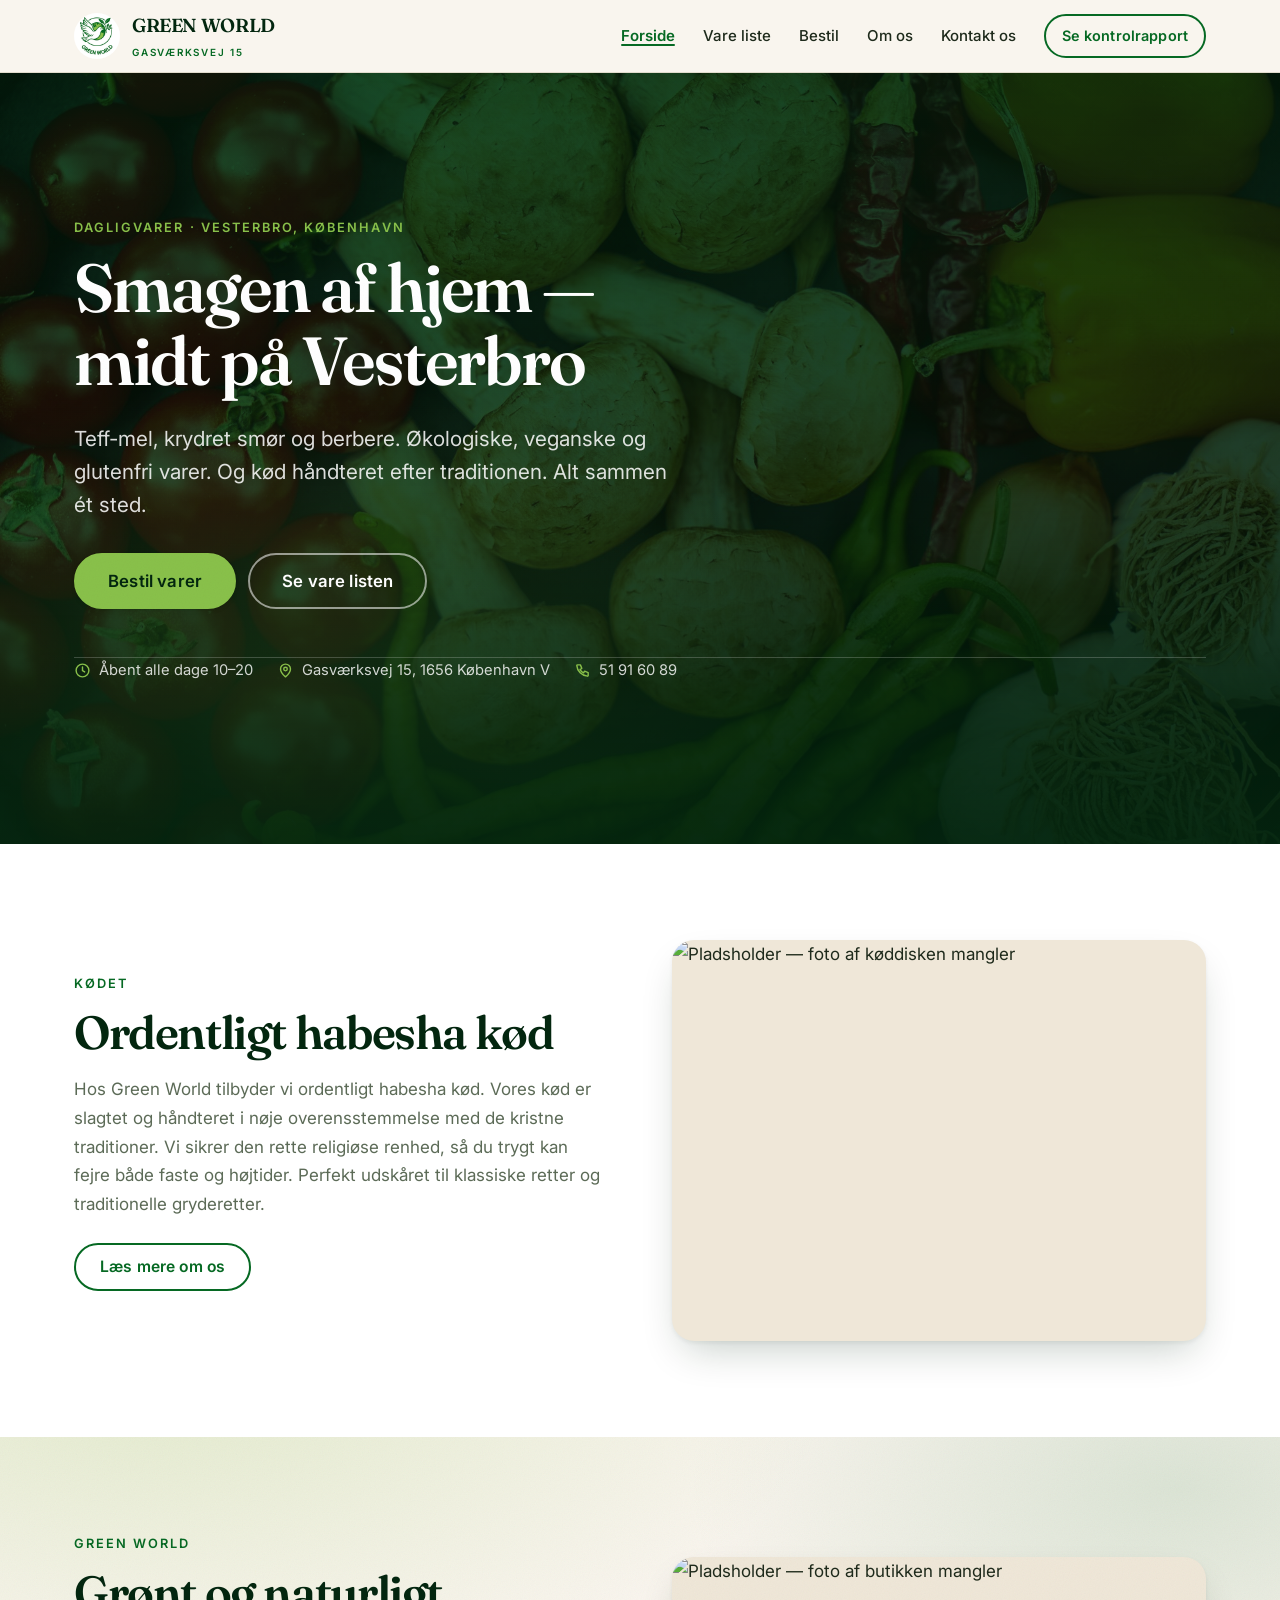
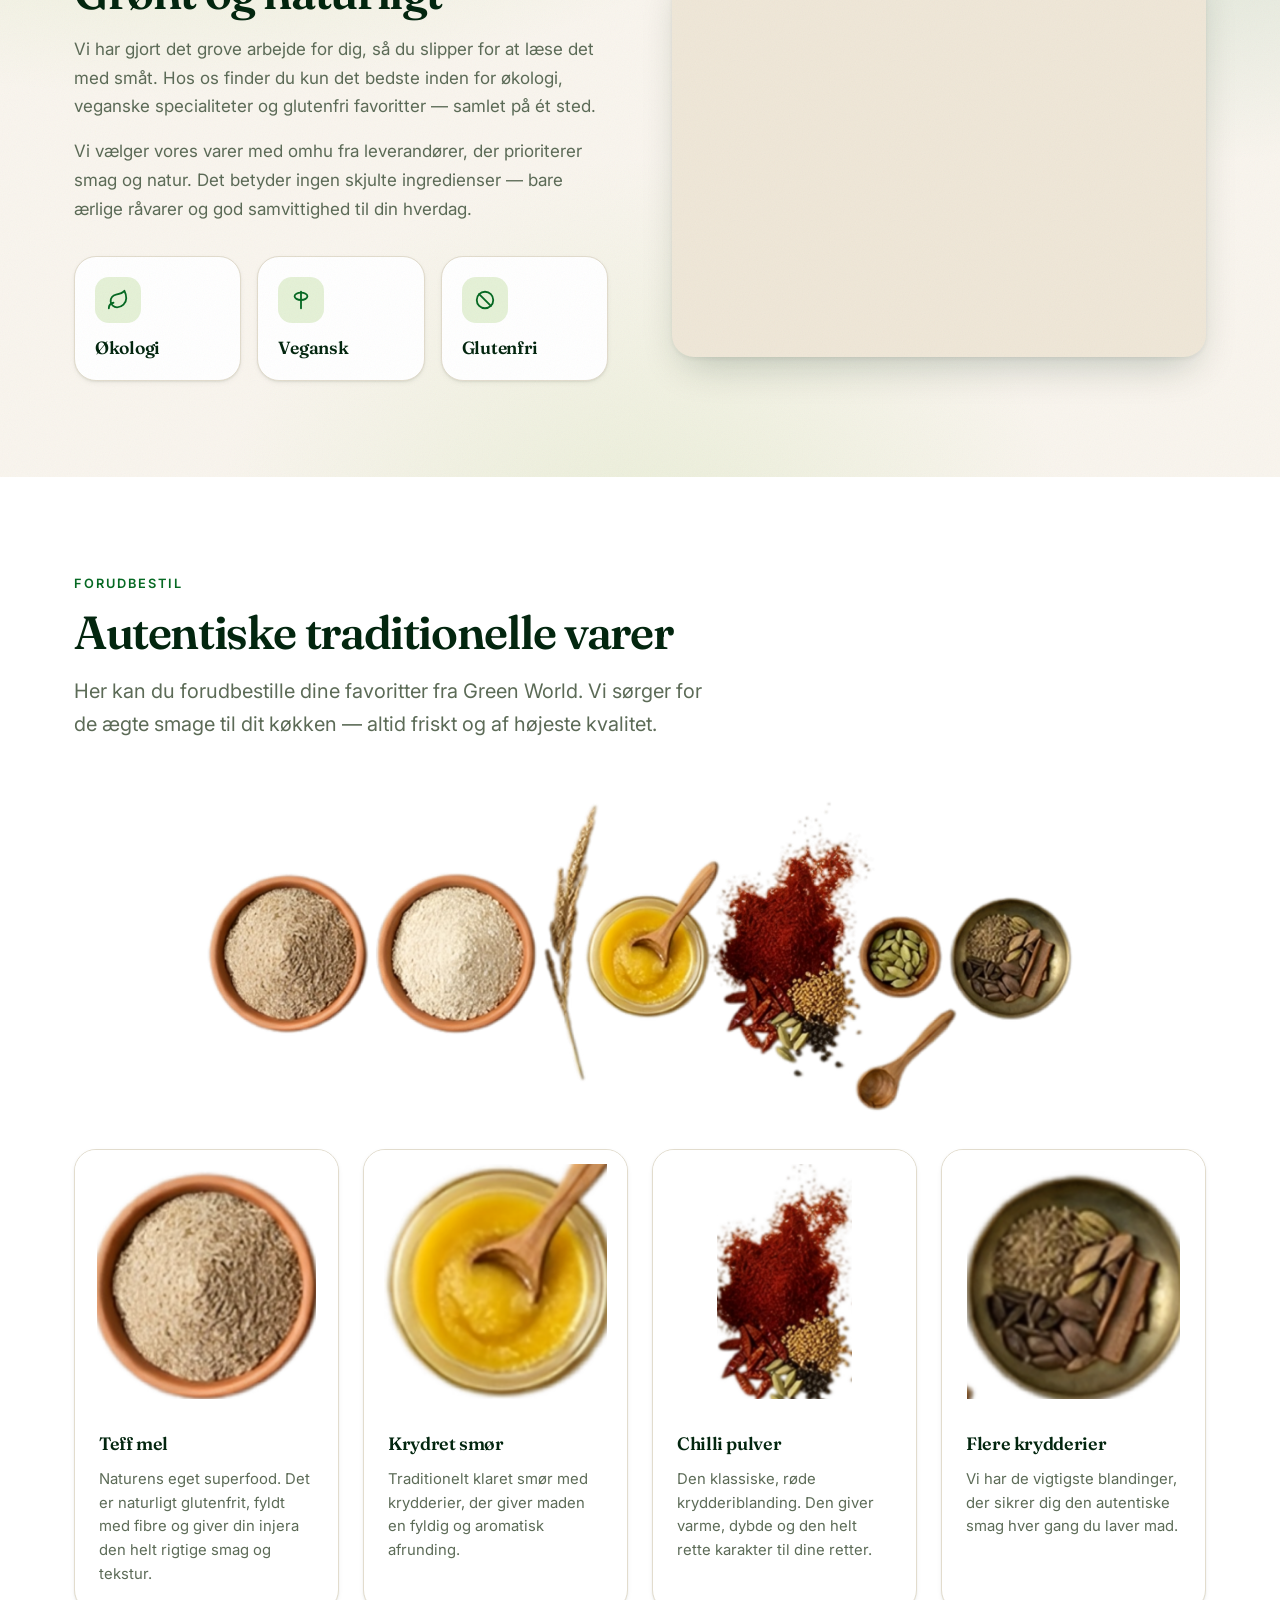
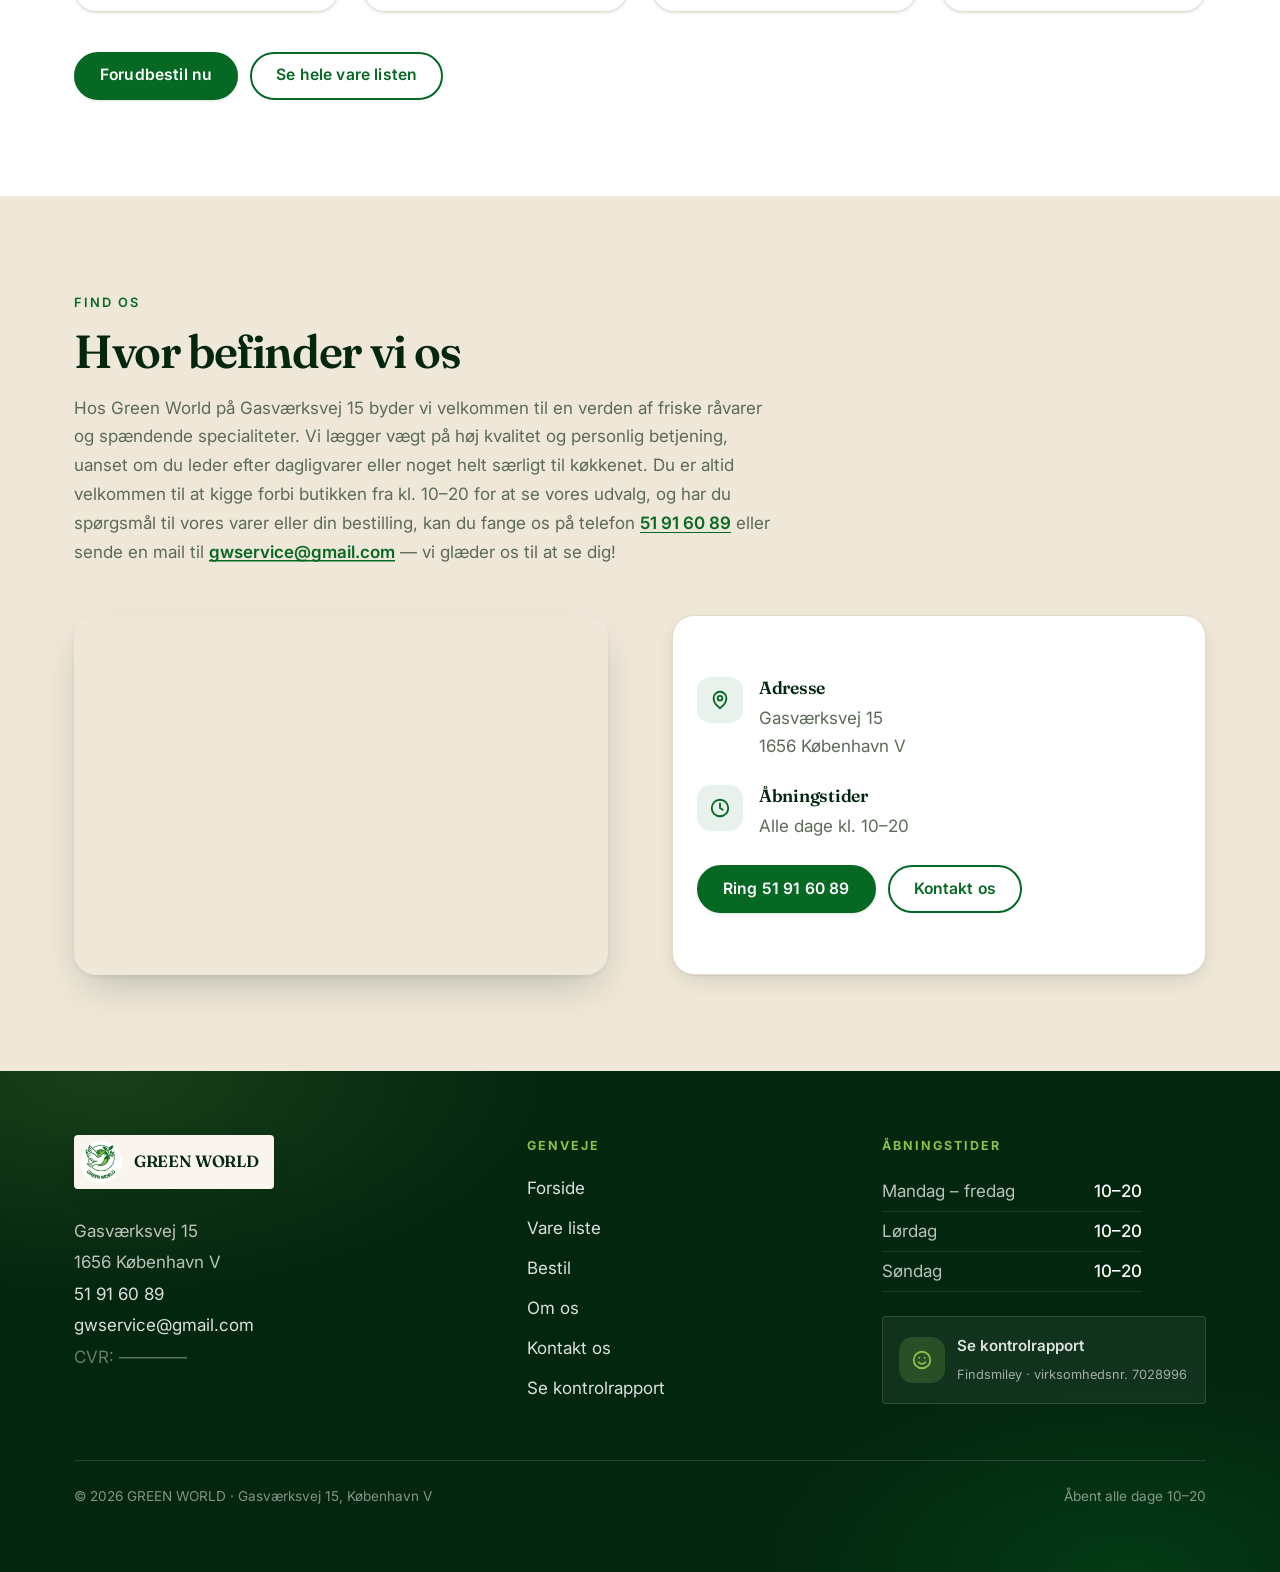
==== index.html @ 5553dc92 "first functional demo created basic skeleton" ====
<!doctype html>
<html lang="da">
<head>
<meta charset="utf-8">
<meta name="viewport" content="width=device-width, initial-scale=1, viewport-fit=cover">
<title>GREEN WORLD — Habesha dagligvarer på Vesterbro, København</title>
<meta name="description" content="Habesha dagligvarebutik på Gasværksvej 15 i København. Teff-mel, krydret smør, berbere og kød håndteret efter traditionen. Åbent alle dage 10–20.">
<meta property="og:title" content="GREEN WORLD — Habesha dagligvarer på Vesterbro">
<meta property="og:description" content="Teff-mel, krydret smør, berbere og traditionelt håndteret kød. Gasværksvej 15, København V.">
<meta property="og:type" content="website">
<meta property="og:locale" content="da_DK">
<link rel="icon" href="assets/img/logo.jpg">
<link rel="preconnect" href="https://fonts.googleapis.com">
<link rel="preconnect" href="https://fonts.gstatic.com" crossorigin>
<link href="https://fonts.googleapis.com/css2?family=Fraunces:opsz,wght@9..144,500;9..144,600;9..144,700&family=Inter:wght@400;500;600;700&display=swap" rel="stylesheet">
<script src="https://cdn.tailwindcss.com"></script>
<script>tailwind.config={theme:{extend:{colors:{forest:'#066923',leaf:'#89c14a',deep:'#03260f',cream:'#f9f5ee',sand:'#efe7d8',ink:'#1e2a1b'},fontFamily:{display:['Fraunces','Georgia','serif'],sans:['Inter','system-ui','sans-serif']}}}}</script>
<link rel="stylesheet" href="assets/site.css">
</head>
<body>

<a class="gw-skip" href="#main">Spring til indhold</a>

<!-- ============================ HEADER ============================ -->
<header class="gw-header">
  <div class="gw-wrap gw-header__in">
    <a class="gw-logo" href="index.html" aria-label="GREEN WORLD — forside">
      <img src="assets/img/logo.jpg" alt="" width="46" height="46">
      <span>
        <span class="gw-logo__txt">GREEN WORLD</span>
        <span class="gw-logo__sub">Gasværksvej 15</span>
      </span>
    </a>

    <nav class="gw-nav" aria-label="Hovedmenu">
      <a class="gw-navlink" href="index.html" aria-current="page">Forside</a>
      <a class="gw-navlink" href="vare-liste.html">Vare liste</a>
      <a class="gw-navlink" href="bestil.html">Bestil</a>
      <a class="gw-navlink" href="om-os.html">Om os</a>
      <a class="gw-navlink" href="kontakt.html">Kontakt os</a>
      <a class="gw-btn gw-btn--ghost" style="margin-left:12px" href="kontrol-rapport.html">Se kontrolrapport</a>
    </nav>

    <button class="gw-burger" type="button" data-menu-toggle aria-expanded="false" aria-controls="gw-sheet">
      <span></span>
      <span class="gw-sr">Åbn menu</span>
    </button>
  </div>
</header>

<main id="main">

  <!-- ============================ HERO ============================ -->
  <section class="gw-hero gw-grain">
    <div class="gw-hero__media">
      <img src="assets/img/hero-shop.jpg" srcset="assets/img/hero-shop-1000.jpg 1000w, assets/img/hero-shop.jpg 2000w" sizes="100vw" alt="Friske grøntsager, svampe, chili og hvidløg fra butikken" width="2000" height="1334" fetchpriority="high">
    </div>
    <div class="gw-hero__tint"></div>
    <div class="gw-hero__scrim"></div>

    <div class="gw-wrap gw-hero__in">
      <p class="gw-eyebrow gw-hero__eyebrow">Dagligvarer · Vesterbro, København</p>
      <h1 class="gw-h1">Smagen af hjem —<br>midt på Vesterbro</h1>
      <p class="gw-hero__lead">
        Teff-mel, krydret smør og berbere. Økologiske, veganske og glutenfri varer.
        Og kød håndteret efter traditionen. Alt sammen ét sted.
      </p>

      <div class="gw-hero__cta">
        <a class="gw-btn gw-btn--leaf gw-btn--lg" href="bestil.html">Bestil varer</a>
        <a class="gw-btn gw-btn--onDark gw-btn--lg" href="vare-liste.html">Se vare listen</a>
      </div>

      <ul class="gw-hero__facts" style="list-style:none;padding:0">
        <li class="gw-hero__fact">
          <svg width="17" height="17" viewBox="0 0 24 24" fill="none" stroke="currentColor" stroke-width="2" stroke-linecap="round" aria-hidden="true"><circle cx="12" cy="12" r="9"/><path d="M12 7v5l3 2"/></svg>
          Åbent alle dage 10–20
        </li>
        <li class="gw-hero__fact">
          <svg width="17" height="17" viewBox="0 0 24 24" fill="none" stroke="currentColor" stroke-width="2" stroke-linecap="round" stroke-linejoin="round" aria-hidden="true"><path d="M12 21s7-5.5 7-11a7 7 0 1 0-14 0c0 5.5 7 11 7 11Z"/><circle cx="12" cy="10" r="2.5"/></svg>
          Gasværksvej 15, 1656 København V
        </li>
        <li class="gw-hero__fact">
          <svg width="17" height="17" viewBox="0 0 24 24" fill="none" stroke="currentColor" stroke-width="2" stroke-linecap="round" stroke-linejoin="round" aria-hidden="true"><path d="M5 4h4l2 5-2.5 1.5a11 11 0 0 0 5 5L15 13l5 2v4a1 1 0 0 1-1.1 1A16 16 0 0 1 4 5.1 1 1 0 0 1 5 4Z"/></svg>
          51 91 60 89
        </li>
      </ul>
    </div>
  </section>

  <!-- ============================ HABESHA KØD ============================ -->
  <section class="gw-section gw-surface-white">
    <div class="gw-wrap gw-split">
      <div>
        <p class="gw-eyebrow">Kødet</p>
        <h2 class="gw-h2">Ordentligt habesha&nbsp;kød</h2>
        <p class="gw-body">
          Hos Green World tilbyder vi ordentligt habesha kød. Vores kød er slagtet og
          håndteret i nøje overensstemmelse med de kristne traditioner. Vi sikrer den
          rette religiøse renhed, så du trygt kan fejre både faste og højtider.
          Perfekt udskåret til klassiske retter og traditionelle gryderetter.
        </p>
        <p style="margin-top:24px">
          <a class="gw-btn gw-btn--ghost" href="om-os.html">Læs mere om os</a>
        </p>
      </div>
      <!-- PLACEHOLDER — mangler rigtigt foto af køddisken.
           Det gamle sites billede viste svinekød og kan ikke bruges. -->
      <div class="gw-media gw-media--tall">
        <img src="https://placehold.co/900x700/03260f/89c14a?text=Foto+af+k%C3%B8ddisken" alt="Pladsholder — foto af køddisken mangler" width="900" height="700" loading="lazy">
      </div>
    </div>
  </section>

  <!-- ============================ OM OS ============================ -->
  <section class="gw-section gw-surface-glow gw-grain">
    <div class="gw-wrap gw-split">
      <!-- PLACEHOLDER — mangler foto af butikken indefra -->
      <div class="gw-media gw-media--tall" style="order:2">
        <img src="https://placehold.co/900x700/efe7d8/5c6b57?text=Foto+af+butikken" alt="Pladsholder — foto af butikken mangler" width="900" height="700" loading="lazy">
      </div>
      <div style="order:1">
        <p class="gw-eyebrow">Green World</p>
        <h2 class="gw-h2">Grønt og naturligt</h2>
        <p class="gw-body">
          Vi har gjort det grove arbejde for dig, så du slipper for at læse det med småt.
          Hos os finder du kun det bedste inden for økologi, veganske specialiteter og
          glutenfri favoritter — samlet på ét sted.
        </p>
        <p class="gw-body">
          Vi vælger vores varer med omhu fra leverandører, der prioriterer smag og natur.
          Det betyder ingen skjulte ingredienser — bare ærlige råvarer og god samvittighed
          til din hverdag.
        </p>

        <div class="gw-grid gw-g-sm3" style="margin-top:32px;gap:16px">
          <div class="gw-card" style="padding:20px">
            <span class="gw-icon gw-icon--leaf" aria-hidden="true">
              <svg width="22" height="22" viewBox="0 0 24 24" fill="none" stroke="currentColor" stroke-width="2" stroke-linecap="round" stroke-linejoin="round"><path d="M11 20A7 7 0 0 1 9.8 6.1C15.5 5 17 4.48 19 2c1 2 2 4.18 2 8 0 5.5-4.78 10-10 10Z"/><path d="M2 21c0-3 1.85-5.36 5.08-6"/></svg>
            </span>
            <h3 class="gw-h4" style="margin-top:14px">Økologi</h3>
          </div>
          <div class="gw-card" style="padding:20px">
            <span class="gw-icon gw-icon--leaf" aria-hidden="true">
              <svg width="22" height="22" viewBox="0 0 24 24" fill="none" stroke="currentColor" stroke-width="2" stroke-linecap="round" stroke-linejoin="round"><path d="M12 3v18"/><path d="M5 8c0-2 3-4 7-4s7 2 7 4-3 4-7 4-7-2-7-4Z"/></svg>
            </span>
            <h3 class="gw-h4" style="margin-top:14px">Vegansk</h3>
          </div>
          <div class="gw-card" style="padding:20px">
            <span class="gw-icon gw-icon--leaf" aria-hidden="true">
              <svg width="22" height="22" viewBox="0 0 24 24" fill="none" stroke="currentColor" stroke-width="2" stroke-linecap="round" stroke-linejoin="round"><circle cx="12" cy="12" r="9"/><path d="M5.6 5.6l12.8 12.8"/></svg>
            </span>
            <h3 class="gw-h4" style="margin-top:14px">Glutenfri</h3>
          </div>
        </div>
      </div>
    </div>
  </section>

  <!-- ============================ TRADITIONELLE VARER ============================ -->
  <section class="gw-section gw-surface-white">
    <div class="gw-wrap">
      <div style="max-width:640px">
        <p class="gw-eyebrow">Forudbestil</p>
        <h2 class="gw-h2">Autentiske traditionelle varer</h2>
        <p class="gw-lead">
          Her kan du forudbestille dine favoritter fra Green World. Vi sørger for de ægte
          smage til dit køkken — altid friskt og af højeste kvalitet.
        </p>
      </div>

      <img src="assets/img/traditionelle-varer.png" alt="Teff-mel, hvedemel, krydret smør, berbere, kardemomme og hele krydderier" width="1102" height="413" loading="lazy" style="margin:40px auto 8px;width:100%;max-width:920px">

      <div class="gw-grid gw-g2 gw-g-lg4" style="margin-top:24px">
        <article class="gw-prod">
          <div class="gw-prod__media"><img src="assets/img/p-teff-mel.png" alt="Skål med teff-mel" width="182" height="196" loading="lazy"></div>
          <div class="gw-prod__body">
            <h3 class="gw-prod__name">Teff mel</h3>
            <p class="gw-prod__desc">Naturens eget superfood. Det er naturligt glutenfrit, fyldt med fibre og giver din injera den helt rigtige smag og tekstur.</p>
          </div>
        </article>

        <article class="gw-prod">
          <div class="gw-prod__media"><img src="assets/img/p-krydret-smoer.png" alt="Skål med krydret, klaret smør og en træske" width="142" height="150" loading="lazy"></div>
          <div class="gw-prod__body">
            <h3 class="gw-prod__name">Krydret smør</h3>
            <p class="gw-prod__desc">Traditionelt klaret smør med krydderier, der giver maden en fyldig og aromatisk afrunding.</p>
          </div>
        </article>

        <article class="gw-prod">
          <div class="gw-prod__media"><img src="assets/img/p-chilli-pulver.png" alt="Bunke af rødt chilipulver med tørrede chili og krydderier" width="162" height="280" loading="lazy"></div>
          <div class="gw-prod__body">
            <h3 class="gw-prod__name">Chilli pulver</h3>
            <p class="gw-prod__desc">Den klassiske, røde krydderiblanding. Den giver varme, dybde og den helt rette karakter til dine retter.</p>
          </div>
        </article>

        <article class="gw-prod">
          <div class="gw-prod__media"><img src="assets/img/p-krydderier.png" alt="Messingfad med kanel, kardemomme og hele krydderier" width="136" height="150" loading="lazy"></div>
          <div class="gw-prod__body">
            <h3 class="gw-prod__name">Flere krydderier</h3>
            <p class="gw-prod__desc">Vi har de vigtigste blandinger, der sikrer dig den autentiske smag hver gang du laver mad.</p>
          </div>
        </article>
      </div>

      <div style="display:flex;flex-wrap:wrap;gap:12px;margin-top:40px">
        <a class="gw-btn" href="bestil.html">Forudbestil nu</a>
        <a class="gw-btn gw-btn--ghost" href="vare-liste.html">Se hele vare listen</a>
      </div>
    </div>
  </section>

  <!-- ============================ HVOR BEFINDER VI OS ============================ -->
  <section class="gw-section gw-surface-sand" id="find-os">
    <div class="gw-wrap">
      <div style="max-width:700px">
        <p class="gw-eyebrow">Find os</p>
        <h2 class="gw-h2">Hvor befinder vi os</h2>
        <p class="gw-body">
          Hos Green World på Gasværksvej 15 byder vi velkommen til en verden af friske
          råvarer og spændende specialiteter. Vi lægger vægt på høj kvalitet og personlig
          betjening, uanset om du leder efter dagligvarer eller noget helt særligt til
          køkkenet. Du er altid velkommen til at kigge forbi butikken fra kl. 10–20 for at
          se vores udvalg, og har du spørgsmål til vores varer eller din bestilling, kan du
          fange os på telefon <a class="gw-link" href="tel:+4551916089">51 91 60 89</a> eller
          sende en mail til <a class="gw-link" href="mailto:gwservice@gmail.com">gwservice@gmail.com</a>
          — vi glæder os til at se dig!
        </p>
      </div>

      <div class="gw-split" style="margin-top:48px;align-items:stretch">
        <div class="gw-media gw-media--map">
          <iframe title="Kort over Gasværksvej 15, København V" src="https://www.google.com/maps?q=Gasv%C3%A6rksvej%2015,%201656%20K%C3%B8benhavn%20V&output=embed" style="width:100%;height:100%;border:0;display:block" loading="lazy" referrerpolicy="no-referrer-when-downgrade"></iframe>
        </div>

        <div class="gw-card gw-card--float" style="display:flex;flex-direction:column;justify-content:center;gap:24px">
          <div style="display:flex;gap:16px;align-items:flex-start">
            <span class="gw-icon" aria-hidden="true"><svg width="22" height="22" viewBox="0 0 24 24" fill="none" stroke="currentColor" stroke-width="2" stroke-linecap="round" stroke-linejoin="round"><path d="M12 21s7-5.5 7-11a7 7 0 1 0-14 0c0 5.5 7 11 7 11Z"/><circle cx="12" cy="10" r="2.5"/></svg></span>
            <div>
              <h3 class="gw-h4">Adresse</h3>
              <p class="gw-body" style="margin-top:4px">Gasværksvej 15<br>1656 København V</p>
            </div>
          </div>

          <div style="display:flex;gap:16px;align-items:flex-start">
            <span class="gw-icon" aria-hidden="true"><svg width="22" height="22" viewBox="0 0 24 24" fill="none" stroke="currentColor" stroke-width="2" stroke-linecap="round"><circle cx="12" cy="12" r="9"/><path d="M12 7v5l3 2"/></svg></span>
            <div>
              <h3 class="gw-h4">Åbningstider</h3>
              <p class="gw-body" style="margin-top:4px">Alle dage kl. 10–20</p>
            </div>
          </div>

          <div style="display:flex;flex-wrap:wrap;gap:12px">
            <a class="gw-btn" href="tel:+4551916089">Ring 51 91 60 89</a>
            <a class="gw-btn gw-btn--ghost" href="kontakt.html">Kontakt os</a>
          </div>
        </div>
      </div>
    </div>
  </section>

</main>

<!-- ============================ FOOTER ============================ -->
<footer class="gw-footer">
  <div class="gw-wrap gw-footer__in">
    <div class="gw-footer__grid">

      <div>
        <a class="gw-footer__logo" href="index.html">
          <img src="assets/img/logo.jpg" alt="" width="42" height="42">
          <b>GREEN WORLD</b>
        </a>
        <address>
          Gasværksvej 15<br>
          1656 København V<br>
          <a href="tel:+4551916089">51 91 60 89</a><br>
          <a href="mailto:gwservice@gmail.com">gwservice@gmail.com</a><br>
          <!-- TODO: CVR-nummer mangler -->
          <span style="color:rgba(255,255,255,.4)">CVR: ————</span>
        </address>
      </div>

      <div>
        <h3>Genveje</h3>
        <ul>
          <li><a href="index.html">Forside</a></li>
          <li><a href="vare-liste.html">Vare liste</a></li>
          <li><a href="bestil.html">Bestil</a></li>
          <li><a href="om-os.html">Om os</a></li>
          <li><a href="kontakt.html">Kontakt os</a></li>
          <li><a href="kontrol-rapport.html">Se kontrolrapport</a></li>
        </ul>
      </div>

      <div>
        <h3>Åbningstider</h3>
        <div class="gw-footer__hours"><span>Mandag – fredag</span><b>10–20</b></div>
        <div class="gw-footer__hours"><span>Lørdag</span><b>10–20</b></div>
        <div class="gw-footer__hours"><span>Søndag</span><b>10–20</b></div>

        <a class="gw-smiley" style="margin-top:24px" href="https://www.findsmiley.dk/7028996" target="_blank" rel="noopener">
          <span class="gw-icon gw-icon--leaf" aria-hidden="true" style="background:rgba(137,193,74,.2);color:#89c14a">
            <svg width="22" height="22" viewBox="0 0 24 24" fill="none" stroke="currentColor" stroke-width="2" stroke-linecap="round"><circle cx="12" cy="12" r="9"/><path d="M8.5 14.5a4.5 4.5 0 0 0 7 0"/><path d="M9 9.5h.01M15 9.5h.01"/></svg>
          </span>
          <span>
            <b>Se kontrolrapport</b>
            <small>Findsmiley · virksomhedsnr. 7028996</small>
          </span>
        </a>
      </div>

    </div>

    <div class="gw-footer__bar">
      <span>© <span>2026</span> GREEN WORLD · Gasværksvej 15, København V</span>
      <span>Åbent alle dage 10–20</span>
    </div>
  </div>
</footer>

<!-- ============================ MOBIL: BUNDBJÆLKE + MENU ============================ -->
<div class="gw-bottombar">
  <a class="gw-btn" href="bestil.html">Bestil varer</a>
  <a class="gw-btn gw-btn--ghost" href="tel:+4551916089">Ring til os</a>
</div>

<div class="gw-scrim" id="gw-scrim" data-open="false"></div>

<div class="gw-sheet" id="gw-sheet" data-open="false" role="dialog" aria-modal="true" aria-label="Menu" aria-hidden="true">
  <div class="gw-sheet__grab"></div>
  <nav aria-label="Mobilmenu">
    <a class="gw-sheet__link" href="index.html" aria-current="page">Forside <svg width="18" height="18" viewBox="0 0 24 24" fill="none" stroke="currentColor" stroke-width="2" stroke-linecap="round" stroke-linejoin="round" aria-hidden="true"><path d="M9 6l6 6-6 6"/></svg></a>
    <a class="gw-sheet__link" href="vare-liste.html">Vare liste <svg width="18" height="18" viewBox="0 0 24 24" fill="none" stroke="currentColor" stroke-width="2" stroke-linecap="round" stroke-linejoin="round" aria-hidden="true"><path d="M9 6l6 6-6 6"/></svg></a>
    <a class="gw-sheet__link" href="bestil.html">Bestil <svg width="18" height="18" viewBox="0 0 24 24" fill="none" stroke="currentColor" stroke-width="2" stroke-linecap="round" stroke-linejoin="round" aria-hidden="true"><path d="M9 6l6 6-6 6"/></svg></a>
    <a class="gw-sheet__link" href="om-os.html">Om os <svg width="18" height="18" viewBox="0 0 24 24" fill="none" stroke="currentColor" stroke-width="2" stroke-linecap="round" stroke-linejoin="round" aria-hidden="true"><path d="M9 6l6 6-6 6"/></svg></a>
    <a class="gw-sheet__link" href="kontakt.html">Kontakt os <svg width="18" height="18" viewBox="0 0 24 24" fill="none" stroke="currentColor" stroke-width="2" stroke-linecap="round" stroke-linejoin="round" aria-hidden="true"><path d="M9 6l6 6-6 6"/></svg></a>
    <a class="gw-sheet__link" href="kontrol-rapport.html">Se kontrolrapport <svg width="18" height="18" viewBox="0 0 24 24" fill="none" stroke="currentColor" stroke-width="2" stroke-linecap="round" stroke-linejoin="round" aria-hidden="true"><path d="M9 6l6 6-6 6"/></svg></a>
  </nav>
  <div class="gw-sheet__foot">
    <a class="gw-btn gw-btn--block" href="bestil.html">Bestil varer</a>
    <a class="gw-btn gw-btn--ghost gw-btn--block" href="tel:+4551916089">Ring 51 91 60 89</a>
  </div>
</div>

<script src="assets/site.js"></script>
</body>
</html>
---- assets/site.css ----
/* =========================================================================
   GREEN WORLD — delt designsystem
   Farver samplet direkte fra Brand_assets/logo.jpeg
   ========================================================================= */

:root {
  /* Brand — udtrukket fra logoet */
  --forest:   #066923;
  --forest-d: #05541c;
  --forest-l: #0a8630;
  --leaf:     #89c14a;
  --leaf-d:   #6da535;
  --deep:     #03260f;

  /* Flader */
  --cream: #f9f5ee;
  --sand:  #efe7d8;
  --white: #ffffff;
  --ink:   #1e2a1b;
  --muted: #5c6b57;
  --line:  #e2dccd;

  /* Lagdelte, grøntonede skygger — aldrig flad shadow-md */
  --sh-sm: 0 1px 2px rgba(3,38,15,.06), 0 2px 6px -2px rgba(3,38,15,.10);
  --sh-md: 0 1px 2px rgba(3,38,15,.06), 0 8px 24px -8px rgba(3,38,15,.18);
  --sh-lg: 0 2px 4px rgba(3,38,15,.06), 0 18px 40px -12px rgba(3,38,15,.24);
  --sh-xl: 0 4px 8px rgba(3,38,15,.08), 0 32px 64px -20px rgba(3,38,15,.30);

  /* Afstandsskala */
  --s1: 4px;  --s2: 8px;  --s3: 12px; --s4: 16px;
  --s6: 24px; --s8: 32px; --s12: 48px; --s16: 64px; --s24: 96px;

  --r-sm: 8px; --r-md: 14px; --r-lg: 22px; --r-xl: 32px;

  /* Spring-agtig easing */
  --ease: cubic-bezier(.22,1,.36,1);
  --header-h: 72px;
}

/* Kornstruktur — genbruges som baggrundslag */
.gw-grain::after {
  content: ""; position: absolute; inset: 0; pointer-events: none;
  opacity: .05; mix-blend-mode: multiply;
  background-image: url("data:image/svg+xml,%3Csvg xmlns='http://www.w3.org/2000/svg' width='160' height='160'%3E%3Cfilter id='n'%3E%3CfeTurbulence type='fractalNoise' baseFrequency='.85' numOctaves='3'/%3E%3C/filter%3E%3Crect width='160' height='160' filter='url(%23n)'/%3E%3C/svg%3E");
}

/* ---------- Basis ---------- */
* { box-sizing: border-box; }

html {
  -webkit-text-size-adjust: 100%;
  scroll-behavior: smooth;
  scroll-padding-top: calc(var(--header-h) + 16px);
}
@media (prefers-reduced-motion: reduce) {
  html { scroll-behavior: auto; }
  *, *::before, *::after { animation-duration: .01ms !important; transition-duration: .01ms !important; }
}

body {
  margin: 0;
  background: var(--cream);
  color: var(--ink);
  font-family: Inter, system-ui, -apple-system, "Segoe UI", sans-serif;
  font-size: 17px;
  line-height: 1.7;
  overflow-x: hidden;
}
@media (max-width: 767px) {
  /* plads til den faste bundbjælke i tommelzonen */
  body { padding-bottom: calc(68px + env(safe-area-inset-bottom)); }
}

img { max-width: 100%; height: auto; display: block; }

::selection { background: var(--leaf); color: var(--deep); }

/* ---------- Typografi ---------- */
.gw-h1, .gw-h2, .gw-h3, .gw-h4 {
  font-family: Fraunces, Georgia, "Times New Roman", serif;
  font-weight: 600;
  letter-spacing: -0.03em;
  line-height: 1.08;
  margin: 0;
  color: var(--deep);
  text-wrap: balance;
}
.gw-h1 { font-size: clamp(2.25rem, 6vw + .5rem, 4.25rem); }
.gw-h2 { font-size: clamp(1.75rem, 3.4vw + .6rem, 2.9rem); line-height: 1.12; }
.gw-h3 { font-size: clamp(1.25rem, 1.2vw + .85rem, 1.6rem); line-height: 1.2; letter-spacing: -0.02em; }
.gw-h4 { font-size: 1.1rem; line-height: 1.3; letter-spacing: -0.015em; }

.gw-eyebrow {
  font-size: .8rem; font-weight: 600; text-transform: uppercase;
  letter-spacing: .16em; color: var(--forest); margin: 0 0 var(--s3);
}
.gw-lead { font-size: clamp(1.05rem, .5vw + .95rem, 1.25rem); color: var(--muted); line-height: 1.65; margin: var(--s4) 0 0; text-wrap: pretty; }
.gw-body { color: var(--muted); margin: var(--s4) 0 0; text-wrap: pretty; }
.gw-body strong { color: var(--ink); font-weight: 600; }

/* ---------- Layout ---------- */
.gw-wrap     { width: 100%; max-width: 1180px; margin-inline: auto; padding-inline: var(--s6); }
.gw-wrap-nar { width: 100%; max-width: 760px;  margin-inline: auto; padding-inline: var(--s6); }
.gw-section  { position: relative; padding-block: var(--s12); }
@media (min-width: 768px) { .gw-section { padding-block: var(--s24); } }

.gw-surface-cream { background: var(--cream); }
.gw-surface-white { background: var(--white); }
.gw-surface-sand  { background: var(--sand); }

/* Lagdelte radiale gradienter */
.gw-surface-glow {
  background:
    radial-gradient(1100px 520px at 12% -10%, rgba(137,193,74,.20), transparent 62%),
    radial-gradient(820px 460px at 92% 8%,   rgba(6,105,35,.12),  transparent 60%),
    radial-gradient(680px 680px at 50% 118%, rgba(137,193,74,.14), transparent 64%),
    var(--cream);
}

.gw-rule { height: 1px; border: 0; background: linear-gradient(90deg, transparent, var(--line) 18%, var(--line) 82%, transparent); margin: 0; }

/* ---------- Knapper ---------- */
.gw-btn {
  --btn-bg: var(--forest); --btn-fg: #fff; --btn-bd: var(--forest);
  display: inline-flex; align-items: center; justify-content: center; gap: var(--s2);
  min-height: 48px; padding: 0 var(--s6);
  border: 2px solid var(--btn-bd); border-radius: 999px;
  background: var(--btn-bg); color: var(--btn-fg);
  font: inherit; font-size: .98rem; font-weight: 600; letter-spacing: .01em;
  text-decoration: none; cursor: pointer; white-space: nowrap;
  box-shadow: var(--sh-sm);
  transition: transform .32s var(--ease), opacity .32s var(--ease), box-shadow .32s var(--ease);
}
.gw-btn:hover  { transform: translateY(-2px); box-shadow: var(--sh-md); }
.gw-btn:active { transform: translateY(0) scale(.985); box-shadow: var(--sh-sm); }
.gw-btn:focus-visible { outline: 3px solid var(--leaf); outline-offset: 3px; }

.gw-btn--ghost { --btn-bg: transparent; --btn-fg: var(--forest); --btn-bd: var(--forest); box-shadow: none; }
.gw-btn--ghost:hover { box-shadow: var(--sh-sm); }
.gw-btn--leaf   { --btn-bg: var(--leaf); --btn-fg: var(--deep); --btn-bd: var(--leaf); }
.gw-btn--light  { --btn-bg: #fff; --btn-fg: var(--forest); --btn-bd: #fff; }
.gw-btn--onDark { --btn-bg: transparent; --btn-fg: #fff; --btn-bd: rgba(255,255,255,.55); box-shadow: none; }
.gw-btn--lg     { min-height: 56px; padding: 0 var(--s8); font-size: 1.05rem; }
.gw-btn--block  { width: 100%; }

/* Tekstlink */
.gw-link {
  color: var(--forest); font-weight: 600; text-decoration: none;
  background-image: linear-gradient(currentColor, currentColor);
  background-size: 100% 1.5px; background-repeat: no-repeat; background-position: 0 100%;
  transition: opacity .3s var(--ease);
}
.gw-link:hover { opacity: .7; }
.gw-link:focus-visible { outline: 3px solid var(--leaf); outline-offset: 2px; border-radius: 3px; }

/* =========================================================================
   Header
   ========================================================================= */
.gw-header {
  position: sticky; top: 0; z-index: 60;
  background: rgba(249,245,238,.88);
  backdrop-filter: blur(14px); -webkit-backdrop-filter: blur(14px);
  border-bottom: 1px solid var(--line);
  padding-top: env(safe-area-inset-top);
}
.gw-header__in {
  min-height: var(--header-h);
  display: flex; align-items: center; justify-content: space-between; gap: var(--s4);
}
.gw-logo { display: inline-flex; align-items: center; gap: var(--s3); text-decoration: none; border-radius: var(--r-sm); }
.gw-logo:focus-visible { outline: 3px solid var(--leaf); outline-offset: 4px; }
.gw-logo img { width: 46px; height: 46px; border-radius: 50%; }
.gw-logo__txt { font-family: Fraunces, Georgia, serif; font-weight: 600; font-size: 1.18rem; letter-spacing: -0.02em; color: var(--deep); line-height: 1; }
.gw-logo__sub { display: block; font-family: Inter, sans-serif; font-size: .62rem; font-weight: 600; text-transform: uppercase; letter-spacing: .18em; color: var(--forest); margin-top: 3px; }

.gw-nav { display: none; align-items: center; gap: var(--s1); }
@media (min-width: 900px) { .gw-nav { display: flex; } }
.gw-navlink {
  position: relative; display: inline-flex; align-items: center;
  min-height: 44px; padding: 0 var(--s3);
  color: var(--ink); text-decoration: none; font-size: .94rem; font-weight: 500;
  border-radius: var(--r-sm);
  transition: opacity .3s var(--ease);
}
.gw-navlink::after {
  content: ""; position: absolute; left: var(--s3); right: var(--s3); bottom: 12px;
  height: 2px; background: var(--forest); border-radius: 2px;
  transform: scaleX(0); transform-origin: left; transition: transform .34s var(--ease);
}
.gw-navlink:hover::after { transform: scaleX(1); }
.gw-navlink:focus-visible { outline: 3px solid var(--leaf); outline-offset: 2px; }
.gw-navlink[aria-current="page"] { color: var(--forest); font-weight: 600; }
.gw-navlink[aria-current="page"]::after { transform: scaleX(1); }

.gw-header .gw-btn { min-height: 44px; padding: 0 var(--s4); font-size: .9rem; }

/* Hamburger — 48x48 tap target */
.gw-burger {
  display: inline-flex; align-items: center; justify-content: center;
  width: 48px; height: 48px; padding: 0;
  background: transparent; border: 1px solid var(--line); border-radius: 12px;
  cursor: pointer; color: var(--deep);
  transition: transform .3s var(--ease), background-color .3s var(--ease);
}
@media (min-width: 900px) { .gw-burger { display: none; } }
.gw-burger:hover  { background: rgba(6,105,35,.06); }
.gw-burger:active { transform: scale(.94); }
.gw-burger:focus-visible { outline: 3px solid var(--leaf); outline-offset: 3px; }
.gw-burger span { display: block; width: 20px; height: 2px; background: currentColor; border-radius: 2px; position: relative; }
.gw-burger span::before, .gw-burger span::after {
  content: ""; position: absolute; left: 0; width: 20px; height: 2px; background: currentColor; border-radius: 2px;
}
.gw-burger span::before { top: -6px; }
.gw-burger span::after  { top:  6px; }

/* =========================================================================
   Bottom-sheet mobilmenu
   ========================================================================= */
.gw-scrim {
  position: fixed; inset: 0; z-index: 70;
  background: rgba(3,38,15,.5);
  backdrop-filter: blur(3px); -webkit-backdrop-filter: blur(3px);
  opacity: 0; visibility: hidden;
  transition: opacity .34s var(--ease), visibility .34s var(--ease);
}
.gw-scrim[data-open="true"] { opacity: 1; visibility: visible; }

.gw-sheet {
  position: fixed; left: 0; right: 0; bottom: 0; z-index: 80;
  background: var(--cream);
  border-radius: var(--r-xl) var(--r-xl) 0 0;
  box-shadow: var(--sh-xl);
  padding: var(--s3) var(--s6) calc(var(--s6) + env(safe-area-inset-bottom));
  max-height: 86vh; overflow-y: auto;
  transform: translateY(101%);
  transition: transform .42s var(--ease);
}
.gw-sheet[data-open="true"] { transform: translateY(0); }
@media (min-width: 900px) { .gw-scrim, .gw-sheet { display: none; } }

.gw-sheet__grab { width: 44px; height: 4px; background: var(--line); border-radius: 999px; margin: var(--s2) auto var(--s4); }
.gw-sheet__link {
  display: flex; align-items: center; justify-content: space-between;
  min-height: 56px; padding: 0 var(--s2);
  color: var(--deep); text-decoration: none;
  font-family: Fraunces, Georgia, serif; font-size: 1.3rem; font-weight: 600; letter-spacing: -0.02em;
  border-bottom: 1px solid var(--line);
  transition: opacity .3s var(--ease), transform .3s var(--ease);
}
.gw-sheet__link:active { transform: translateX(3px); opacity: .65; }
.gw-sheet__link:focus-visible { outline: 3px solid var(--leaf); outline-offset: -3px; border-radius: var(--r-sm); }
.gw-sheet__link[aria-current="page"] { color: var(--forest); }
.gw-sheet__link svg { flex: none; color: var(--forest); opacity: .5; }
.gw-sheet__foot { display: grid; gap: var(--s3); margin-top: var(--s6); }

/* =========================================================================
   Fast bundbjælke (tommelzone) — kun mobil
   ========================================================================= */
.gw-bottombar {
  position: fixed; left: 0; right: 0; bottom: 0; z-index: 50;
  display: grid; grid-template-columns: 1fr 1fr; gap: var(--s3);
  padding: var(--s3) var(--s4) calc(var(--s3) + env(safe-area-inset-bottom));
  background: rgba(249,245,238,.94);
  backdrop-filter: blur(14px); -webkit-backdrop-filter: blur(14px);
  border-top: 1px solid var(--line);
}
@media (min-width: 768px) { .gw-bottombar { display: none; } }
.gw-bottombar .gw-btn { min-height: 46px; padding: 0 var(--s3); font-size: .92rem; }

/* =========================================================================
   Hero
   ========================================================================= */
.gw-hero { position: relative; isolation: isolate; overflow: hidden; background: var(--deep); }
.gw-hero__media { position: absolute; inset: 0; z-index: -3; }
.gw-hero__media img { width: 100%; height: 100%; object-fit: cover; }
/* farvebehandlingslag */
.gw-hero__tint {
  position: absolute; inset: 0; z-index: -2;
  background: linear-gradient(160deg, var(--forest), var(--deep) 70%);
  mix-blend-mode: multiply; opacity: .82;
}
/* læsbarhedsgradient */
.gw-hero__scrim {
  position: absolute; inset: 0; z-index: -1;
  background:
    linear-gradient(to top, rgba(3,38,15,.86) 0%, rgba(3,38,15,.30) 46%, rgba(3,38,15,.55) 100%),
    radial-gradient(760px 420px at 22% 78%, rgba(137,193,74,.24), transparent 70%);
}
.gw-hero__in { position: relative; padding-block: clamp(72px, 16vh, 148px); }
.gw-hero .gw-h1 { color: #fff; }
.gw-hero__lead { color: rgba(255,255,255,.86); font-size: clamp(1.05rem, .6vw + .95rem, 1.3rem); max-width: 46ch; margin: var(--s6) 0 0; line-height: 1.6; text-wrap: pretty; }
.gw-hero__eyebrow { color: var(--leaf); }
.gw-hero__cta { display: flex; flex-wrap: wrap; gap: var(--s3); margin-top: var(--s8); }
.gw-hero__facts { display: flex; flex-wrap: wrap; gap: var(--s3) var(--s6); margin-top: var(--s12); padding-top: var(--s6); border-top: 1px solid rgba(255,255,255,.2); }
.gw-hero__fact { color: rgba(255,255,255,.82); font-size: .92rem; display: inline-flex; align-items: center; gap: var(--s2); }
.gw-hero__fact svg { color: var(--leaf); flex: none; }

/* Sidehoved på undersider */
.gw-pagehead { position: relative; overflow: hidden; padding-block: var(--s12) var(--s12); }
@media (min-width: 768px) { .gw-pagehead { padding-block: var(--s16) var(--s16); } }
.gw-crumbs { font-size: .85rem; color: var(--muted); margin: 0 0 var(--s4); }
.gw-crumbs a { color: var(--muted); text-decoration: none; }
.gw-crumbs a:hover { color: var(--forest); text-decoration: underline; }
.gw-crumbs a:focus-visible { outline: 3px solid var(--leaf); outline-offset: 2px; border-radius: 3px; }

/* =========================================================================
   Kort
   ========================================================================= */
.gw-card {
  position: relative; background: var(--white);
  border: 1px solid var(--line); border-radius: var(--r-lg);
  box-shadow: var(--sh-sm);
  padding: var(--s6);
  transition: transform .36s var(--ease), box-shadow .36s var(--ease);
}
.gw-card--float { box-shadow: var(--sh-md); }
a.gw-card:hover, .gw-card--hov:hover { transform: translateY(-4px); box-shadow: var(--sh-lg); }

/* Varekort */
.gw-prod {
  display: flex; flex-direction: column; overflow: hidden;
  background: var(--white); border: 1px solid var(--line); border-radius: var(--r-lg);
  box-shadow: var(--sh-sm);
  transition: transform .36s var(--ease), box-shadow .36s var(--ease);
}
.gw-prod:hover { transform: translateY(-4px); box-shadow: var(--sh-lg); }
.gw-prod__media { position: relative; aspect-ratio: 1 / 1; background: var(--white); overflow: hidden; }
.gw-prod__media img { width: 100%; height: 100%; object-fit: contain; padding: 14px; transition: transform .5s var(--ease); }
.gw-prod__media--cover img { object-fit: cover; padding: 0; }
.gw-prod:hover .gw-prod__media img { transform: scale(1.05); }
.gw-prod__body { padding: var(--s4) var(--s6) var(--s6); display: flex; flex-direction: column; gap: var(--s2); flex: 1; }
.gw-prod__name { font-family: Fraunces, Georgia, serif; font-size: 1.12rem; font-weight: 600; letter-spacing: -0.02em; color: var(--deep); margin: 0; }
.gw-prod__desc { font-size: .93rem; color: var(--muted); line-height: 1.6; margin: 0; flex: 1; }
.gw-prod__price { font-size: .95rem; font-weight: 700; color: var(--forest); margin: 0; }

.gw-badge {
  position: absolute; top: var(--s3); left: var(--s3); z-index: 2;
  display: inline-flex; align-items: center;
  padding: 4px 11px; border-radius: 999px;
  background: var(--forest); color: #fff;
  font-size: .68rem; font-weight: 700; text-transform: uppercase; letter-spacing: .1em;
  box-shadow: var(--sh-sm);
}
.gw-badge--leaf { background: var(--leaf); color: var(--deep); }
.gw-badge--sand { background: var(--sand); color: var(--muted); box-shadow: none; }

/* Kategori-overskrift */
.gw-cat { display: flex; align-items: baseline; gap: var(--s4); margin-bottom: var(--s6); }
.gw-cat__line { flex: 1; height: 1px; background: var(--line); }
.gw-cat__count { font-size: .82rem; color: var(--muted); white-space: nowrap; }

/* Ikonflise */
.gw-icon {
  display: inline-flex; align-items: center; justify-content: center;
  width: 46px; height: 46px; border-radius: 14px;
  background: rgba(6,105,35,.09); color: var(--forest); flex: none;
}
.gw-icon--leaf { background: rgba(137,193,74,.22); }

/* =========================================================================
   Formularer
   ========================================================================= */
.gw-field { display: block; margin-bottom: var(--s6); }
.gw-label { display: block; font-size: .9rem; font-weight: 600; color: var(--deep); margin-bottom: var(--s2); }
.gw-label span { font-weight: 400; color: var(--muted); }
.gw-input, .gw-select, .gw-textarea {
  width: 100%; min-height: 50px; padding: 12px var(--s4);
  font: inherit; font-size: 16px;            /* 16px = ingen zoom på iOS */
  color: var(--ink); background: var(--white);
  border: 1.5px solid var(--line); border-radius: var(--r-md);
  transition: box-shadow .3s var(--ease), border-color .3s var(--ease);
}
.gw-textarea { min-height: 132px; resize: vertical; line-height: 1.6; }
.gw-select {
  appearance: none;
  background-image: url("data:image/svg+xml,%3Csvg xmlns='http://www.w3.org/2000/svg' width='14' height='9' viewBox='0 0 14 9'%3E%3Cpath d='M1 1l6 6 6-6' stroke='%235c6b57' stroke-width='2' fill='none' stroke-linecap='round'/%3E%3C/svg%3E");
  background-repeat: no-repeat; background-position: right var(--s4) center; padding-right: var(--s12);
}
.gw-input:hover, .gw-textarea:hover, .gw-select:hover { border-color: var(--leaf); }
.gw-input:focus-visible, .gw-textarea:focus-visible, .gw-select:focus-visible {
  outline: none; border-color: var(--forest); box-shadow: 0 0 0 3px rgba(137,193,74,.35);
}
.gw-input[aria-invalid="true"], .gw-textarea[aria-invalid="true"], .gw-select[aria-invalid="true"] { border-color: #b3261e; }
.gw-error { display: none; font-size: .85rem; color: #b3261e; margin-top: 6px; font-weight: 500; }
.gw-error[data-show="true"] { display: block; }

/* Radiokort */
.gw-radios { display: grid; grid-template-columns: 1fr 1fr; gap: var(--s3); }
.gw-radio { position: relative; }
.gw-radio input { position: absolute; opacity: 0; width: 0; height: 0; }
.gw-radio span {
  display: flex; align-items: center; justify-content: center; gap: var(--s2);
  min-height: 52px; padding: 0 var(--s3);
  border: 1.5px solid var(--line); border-radius: var(--r-md);
  background: var(--white); color: var(--ink);
  font-size: .95rem; font-weight: 500; text-align: center; cursor: pointer;
  transition: transform .3s var(--ease), box-shadow .3s var(--ease), border-color .3s var(--ease);
}
.gw-radio span:hover { border-color: var(--leaf); }
.gw-radio input:checked + span { border-color: var(--forest); background: rgba(6,105,35,.06); color: var(--forest); font-weight: 600; box-shadow: var(--sh-sm); }
.gw-radio input:focus-visible + span { outline: 3px solid var(--leaf); outline-offset: 2px; }
.gw-radio input:active + span { transform: scale(.985); }

.gw-note { font-size: .88rem; color: var(--muted); }

/* Kvitteringspanel */
.gw-ok {
  display: none;
  padding: var(--s8); text-align: center;
  background: rgba(137,193,74,.13); border: 1.5px solid var(--leaf); border-radius: var(--r-lg);
}
.gw-ok[data-show="true"] { display: block; }

/* =========================================================================
   Footer
   ========================================================================= */
.gw-footer { position: relative; background: var(--deep); color: rgba(255,255,255,.72); overflow: hidden; }
.gw-footer::before {
  content: ""; position: absolute; inset: 0; pointer-events: none;
  background:
    radial-gradient(680px 340px at 8% 0%, rgba(137,193,74,.16), transparent 66%),
    radial-gradient(560px 300px at 88% 100%, rgba(6,105,35,.30), transparent 66%);
}
.gw-footer__in { position: relative; padding-block: var(--s12); }
@media (min-width: 768px) { .gw-footer__in { padding-block: var(--s16); } }
.gw-footer__grid { display: grid; gap: var(--s12); }
@media (min-width: 768px) { .gw-footer__grid { grid-template-columns: 1.3fr 1fr 1fr; gap: var(--s8); } }
.gw-footer h3 {
  font-family: Inter, sans-serif; font-size: .78rem; font-weight: 700;
  text-transform: uppercase; letter-spacing: .16em; color: var(--leaf);
  margin: 0 0 var(--s4);
}
/* Logoet er en JPEG med hvid baggrund — står altid på en cremefarvet chip */
.gw-footer__logo {
  display: inline-flex; align-items: center; gap: var(--s3);
  background: var(--cream); border-radius: 999px;
  padding: 6px var(--s4) 6px 6px; text-decoration: none;
  box-shadow: var(--sh-md);
}
.gw-footer__logo img { width: 42px; height: 42px; border-radius: 50%; }
.gw-footer__logo b { font-family: Fraunces, Georgia, serif; font-size: 1.02rem; letter-spacing: -0.02em; color: var(--deep); font-weight: 600; }
.gw-footer address { font-style: normal; line-height: 1.85; margin: var(--s6) 0 0; }
.gw-footer a { color: rgba(255,255,255,.86); text-decoration: none; border-radius: 4px; transition: opacity .3s var(--ease); }
.gw-footer a:hover { opacity: .65; text-decoration: underline; }
.gw-footer a:focus-visible { outline: 3px solid var(--leaf); outline-offset: 3px; }
.gw-footer ul { list-style: none; margin: 0; padding: 0; }
.gw-footer li { margin-bottom: var(--s2); }
.gw-footer li a { display: inline-flex; min-height: 32px; align-items: center; }
.gw-footer__hours { display: flex; justify-content: space-between; gap: var(--s4); max-width: 260px; padding: 5px 0; border-bottom: 1px solid rgba(255,255,255,.10); }
.gw-footer__hours b { color: #fff; font-weight: 500; }
.gw-footer__bar {
  position: relative; margin-top: var(--s12); padding-top: var(--s6);
  border-top: 1px solid rgba(255,255,255,.14);
  display: flex; flex-wrap: wrap; gap: var(--s3) var(--s6); justify-content: space-between;
  font-size: .85rem; color: rgba(255,255,255,.5);
}

/* Smiley-kort i footeren */
.gw-smiley {
  display: flex; align-items: center; gap: var(--s3);
  padding: var(--s4); border-radius: var(--r-md);
  background: rgba(255,255,255,.06); border: 1px solid rgba(255,255,255,.13);
  text-decoration: none; color: #fff;
  transition: transform .34s var(--ease), background-color .34s var(--ease);
}
.gw-smiley:hover { transform: translateY(-2px); background: rgba(255,255,255,.10); text-decoration: none; }
.gw-smiley b { display: block; font-size: .95rem; font-weight: 600; }
.gw-smiley small { color: rgba(255,255,255,.6); font-size: .8rem; }

/* ---------- Hjælpere ---------- */
.gw-grid { display: grid; gap: var(--s6); }
.gw-g2 { grid-template-columns: repeat(2, minmax(0,1fr)); }
@media (min-width: 640px) { .gw-g-sm3 { grid-template-columns: repeat(3, minmax(0,1fr)); } }
@media (min-width: 768px) { .gw-g-md2 { grid-template-columns: repeat(2, minmax(0,1fr)); } }
@media (min-width: 900px) { .gw-g-lg3 { grid-template-columns: repeat(3, minmax(0,1fr)); } }
@media (min-width: 900px) { .gw-g-lg4 { grid-template-columns: repeat(4, minmax(0,1fr)); } }

.gw-split { display: grid; gap: var(--s8); align-items: center; }
@media (min-width: 900px) { .gw-split { grid-template-columns: 1fr 1fr; gap: var(--s16); } }

.gw-media { border-radius: var(--r-lg); overflow: hidden; box-shadow: var(--sh-lg); background: var(--sand); }
.gw-media img { width: 100%; height: 100%; object-fit: cover; }
.gw-media--tall { aspect-ratio: 4 / 3; }

.gw-sr { position: absolute; width: 1px; height: 1px; padding: 0; margin: -1px; overflow: hidden; clip: rect(0 0 0 0); white-space: nowrap; border: 0; }

.gw-skip {
  position: absolute; left: var(--s4); top: -100px; z-index: 200;
  padding: var(--s3) var(--s6); background: var(--forest); color: #fff;
  border-radius: 0 0 var(--r-md) var(--r-md); text-decoration: none; font-weight: 600;
  transition: transform .3s var(--ease);
}
.gw-skip:focus { transform: translateY(calc(100px + var(--s4))); }

body[data-locked="true"] { overflow: hidden; }

/* ---------- Kategori-chips ---------- */
.gw-chips { display: flex; flex-wrap: wrap; gap: var(--s2); margin-top: var(--s8); }
.gw-chip {
  display: inline-flex; align-items: center; min-height: 44px;
  padding: 0 var(--s4);
  background: var(--white); color: var(--ink);
  border: 1px solid var(--line); border-radius: 999px;
  font-size: .9rem; font-weight: 500; text-decoration: none;
  box-shadow: var(--sh-sm);
  transition: transform .3s var(--ease), box-shadow .3s var(--ease), border-color .3s var(--ease);
}
.gw-chip:hover { transform: translateY(-2px); border-color: var(--leaf); box-shadow: var(--sh-md); }
.gw-chip:active { transform: translateY(0) scale(.985); }
.gw-chip:focus-visible { outline: 3px solid var(--leaf); outline-offset: 3px; }

/* ---------- Rettelser: vandret overløb på mobil ---------- */

/* Kortboks. Brug ALDRIG min-height sammen med aspect-ratio — så udleder
   browseren bredden af højden og sprænger viewporten på mobil. */
.gw-media--map { width: 100%; height: clamp(300px, 72vw, 420px); }
@media (min-width: 900px) { .gw-media--map { height: 100%; min-height: 360px; } }

/* To-kolonne med sidepanel — først fra desktop */
.gw-split--aside { align-items: start; }
@media (min-width: 900px) { .gw-split--aside { grid-template-columns: minmax(0, 1.5fr) minmax(0, 1fr); } }

/* Lange knaptekster skal kunne brydes på smalle skærme */
.gw-btn { max-width: 100%; }
@media (max-width: 520px) {
  .gw-btn { white-space: normal; padding-inline: var(--s4); text-align: center; line-height: 1.3; }
  .gw-btn--lg { padding-inline: var(--s6); }
}

/* ---------- Tap targets på mobil ----------
   Footerens genveje og kontaktlinjer er selvstændig navigation og skal være
   mindst 44px høje. Links inde i løbende tekst er undtaget (WCAG 2.5.8). */
@media (max-width: 767px) {
  .gw-footer li a { min-height: 44px; }
  .gw-footer address a { display: inline-flex; align-items: center; min-height: 44px; }
  .gw-crumbs a { display: inline-block; padding-block: 10px; }
}
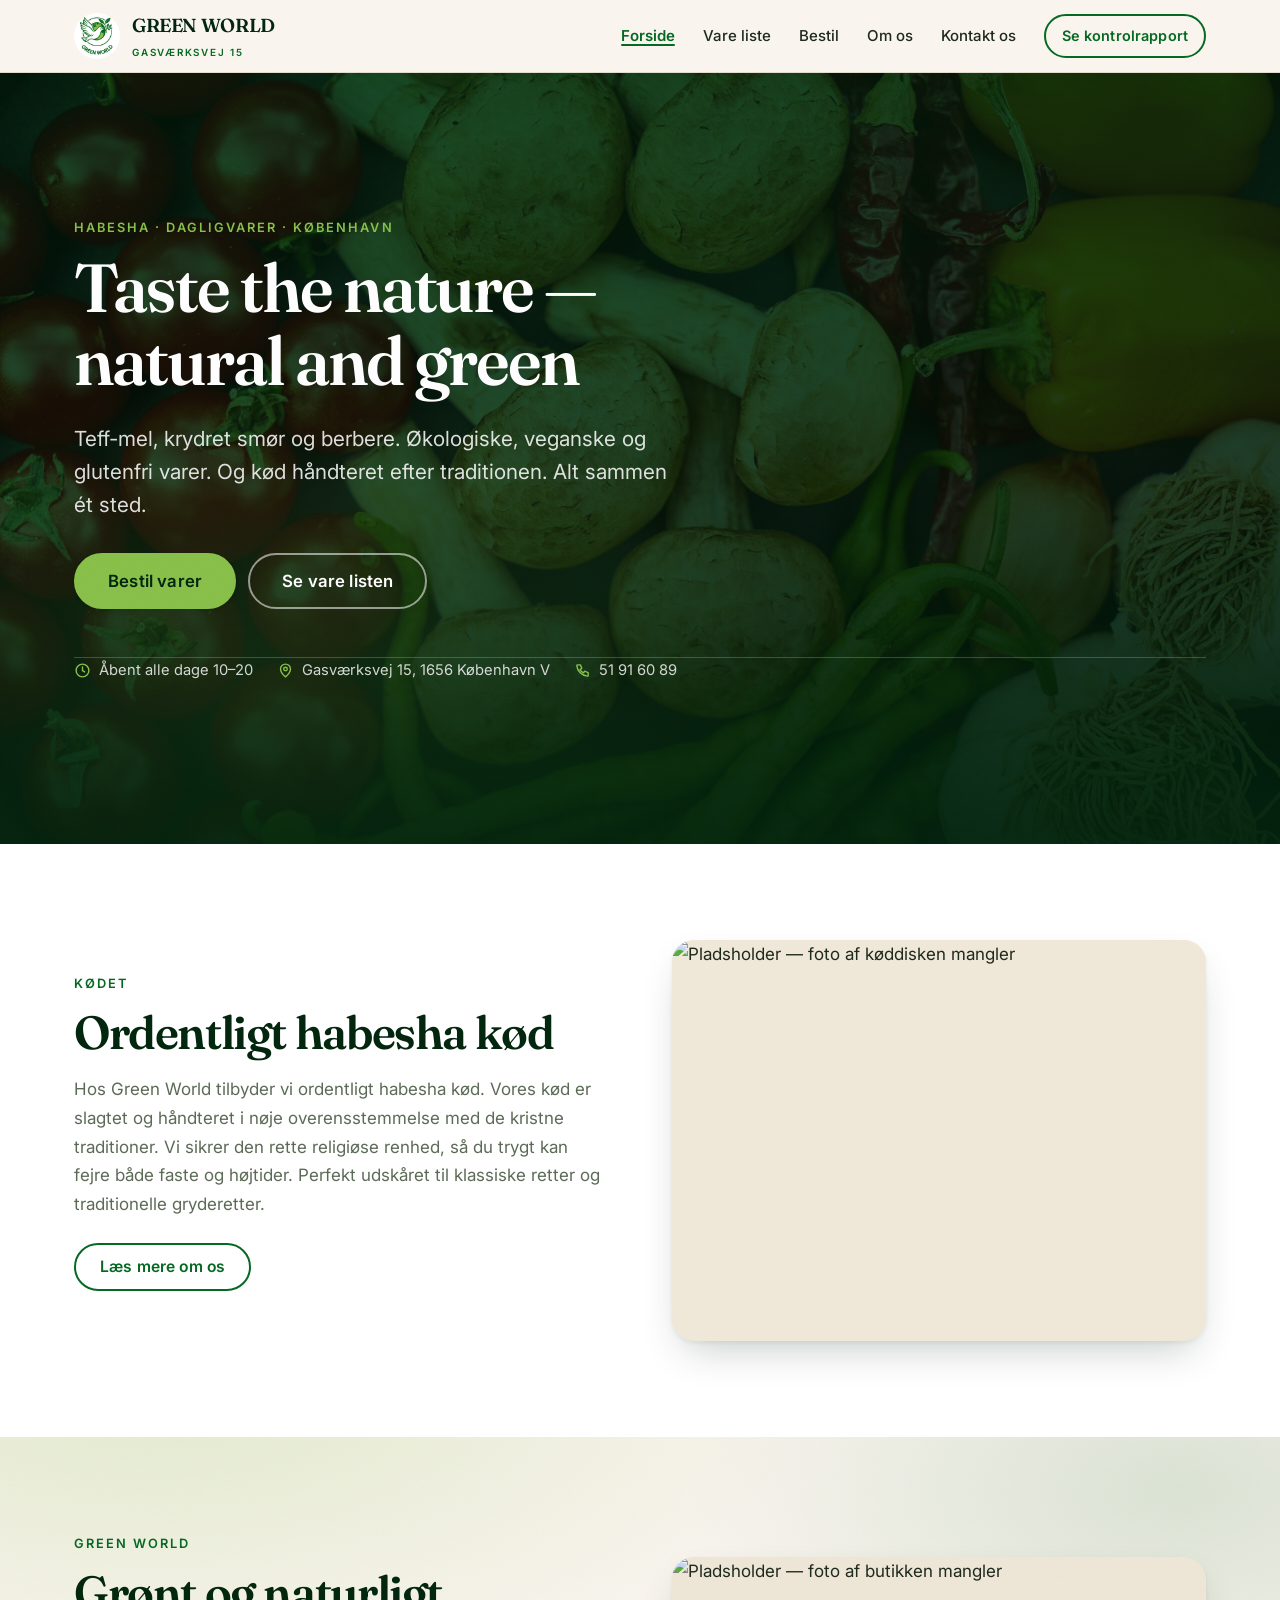
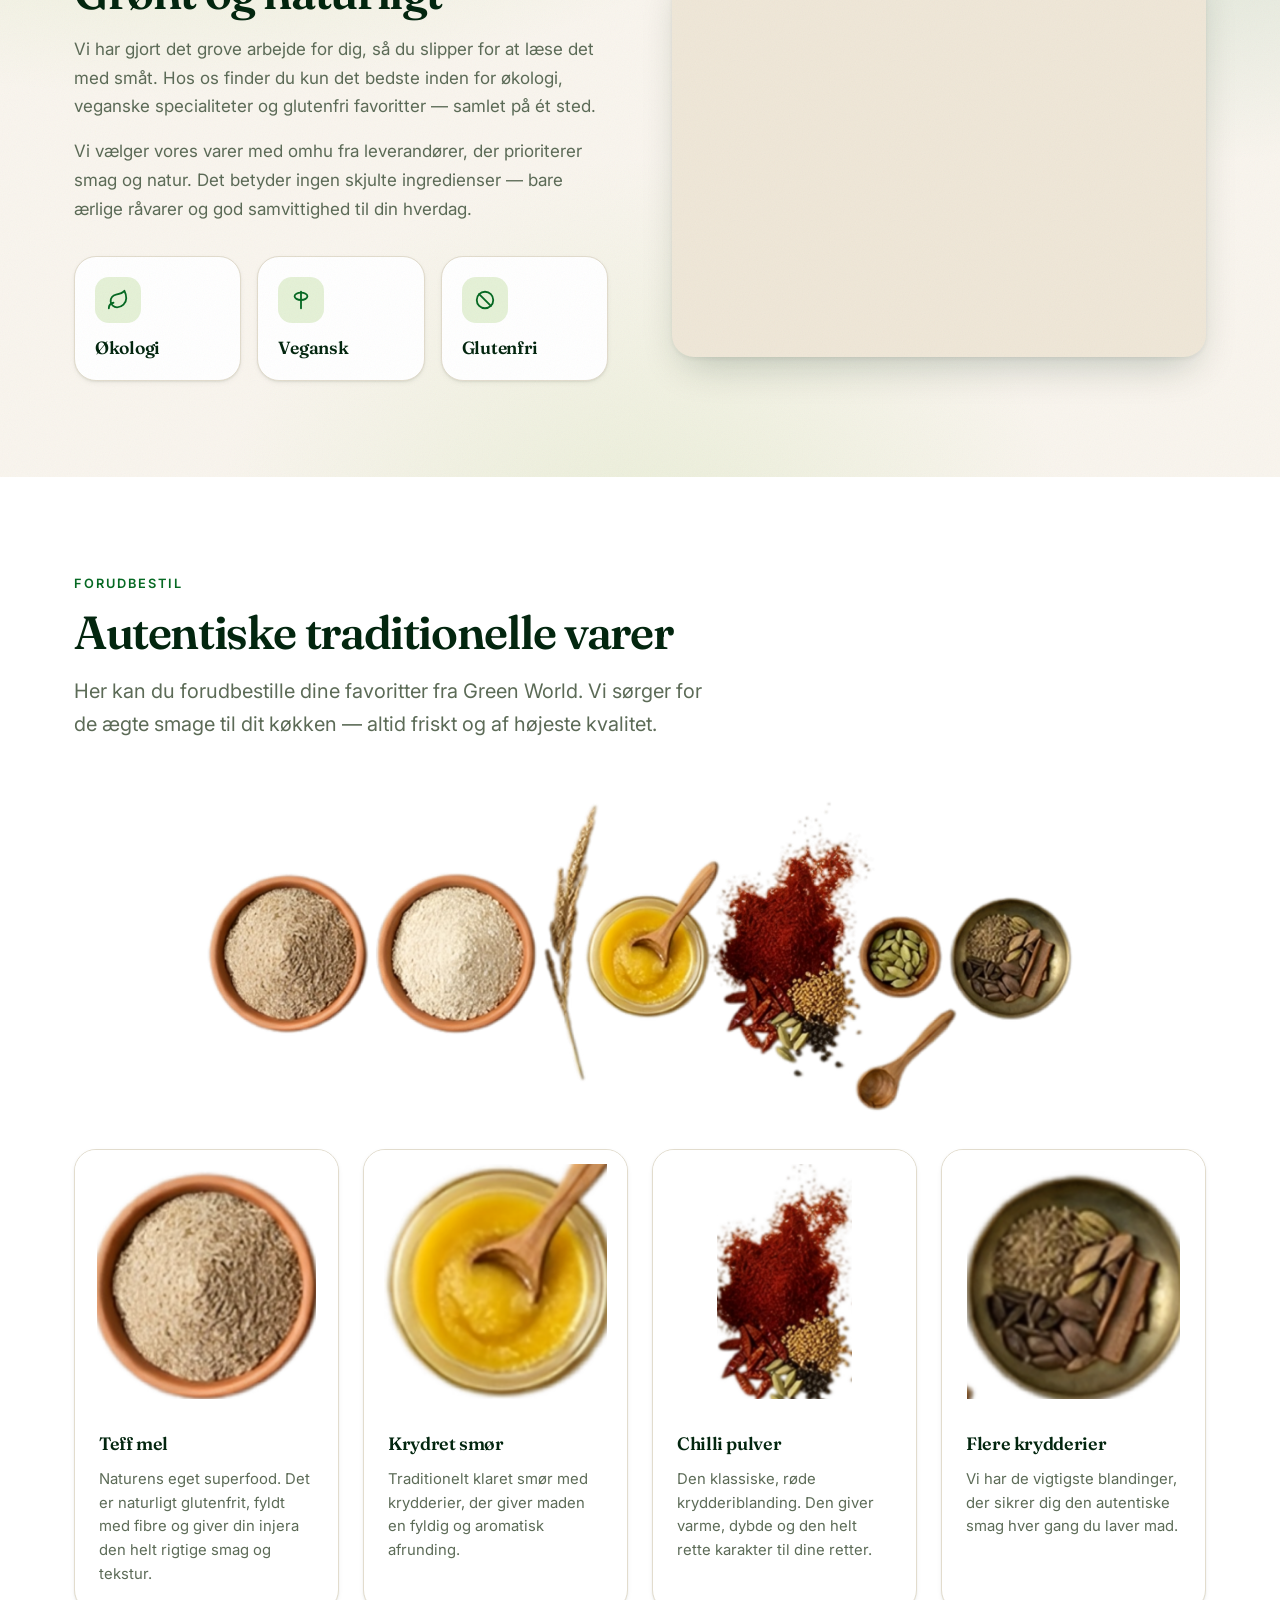
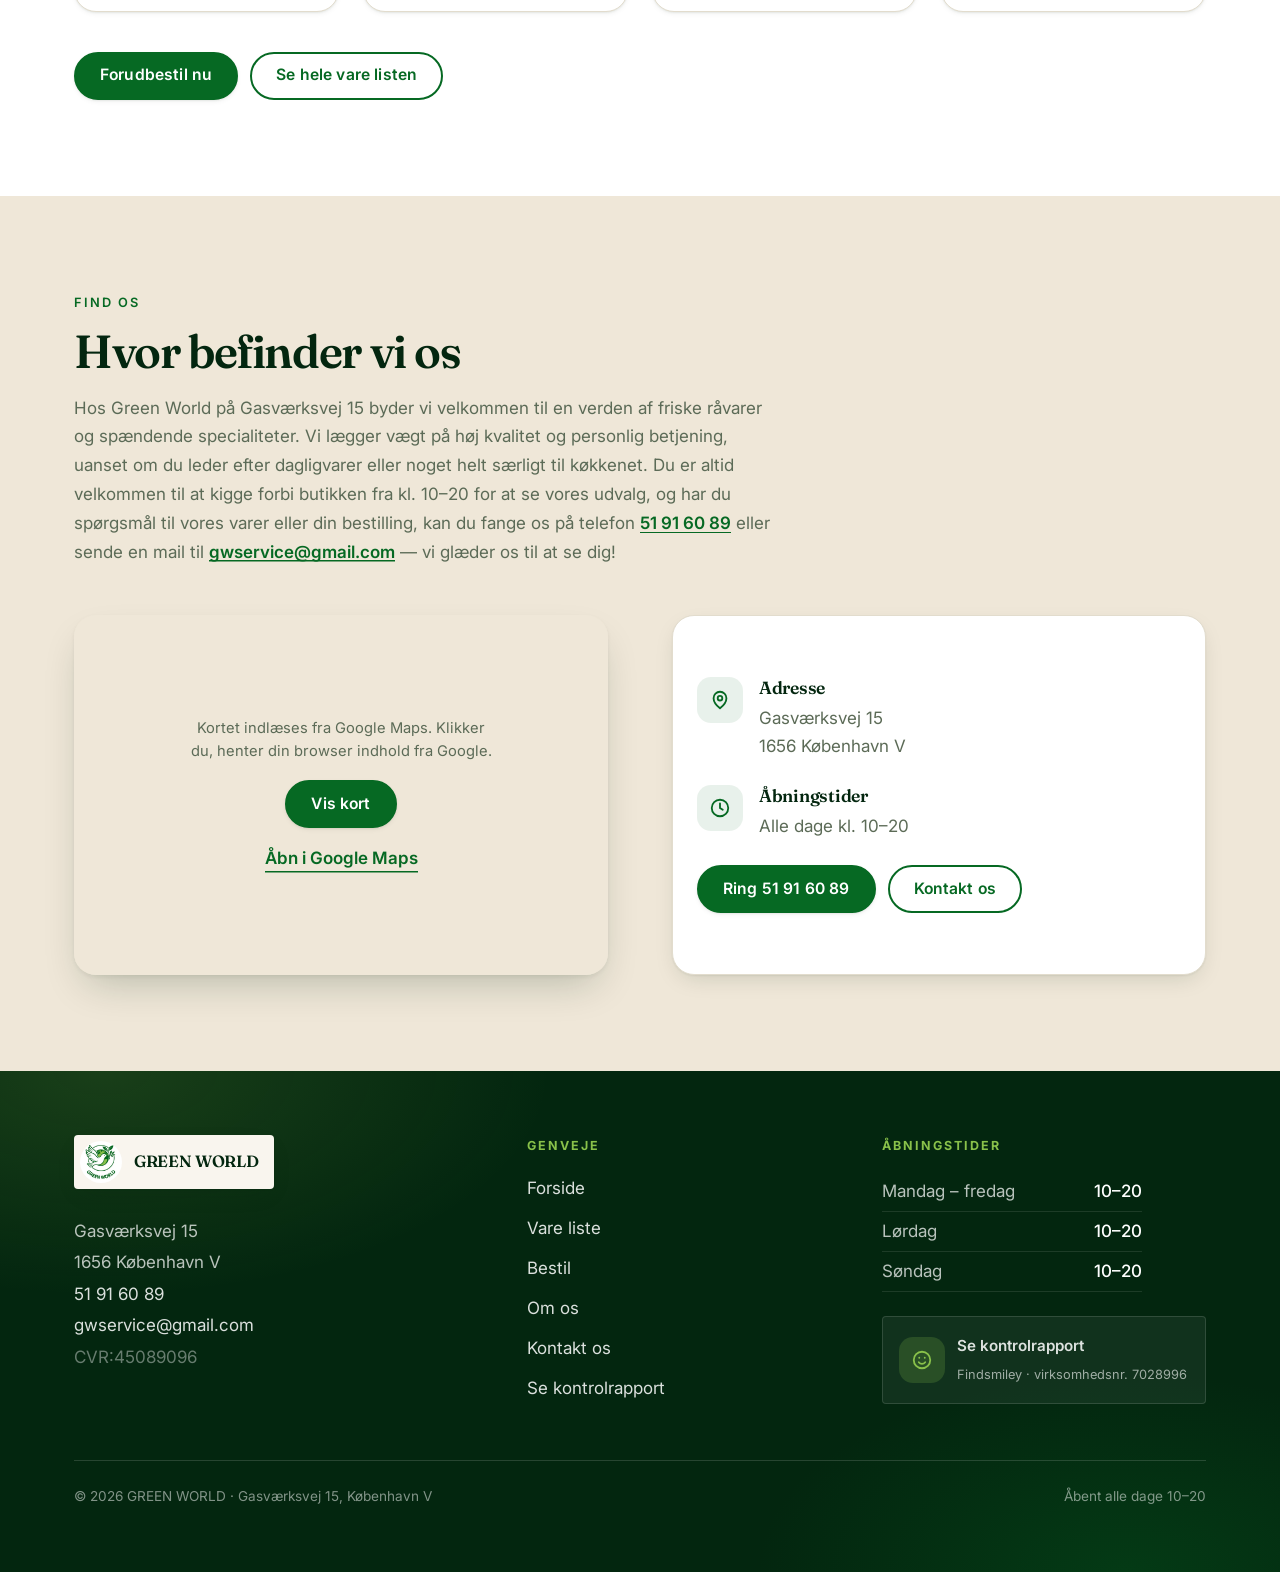
==== commit 7308719b: "sept2_edits" ====
--- a/index.html
+++ b/index.html
@@ -3,6 +3,7 @@
 <head>
 <meta charset="utf-8">
 <meta name="viewport" content="width=device-width, initial-scale=1, viewport-fit=cover">
+<meta name="theme-color" content="#066923">
 <title>GREEN WORLD — Habesha dagligvarer på Vesterbro, København</title>
 <meta name="description" content="Habesha dagligvarebutik på Gasværksvej 15 i København. Teff-mel, krydret smør, berbere og kød håndteret efter traditionen. Åbent alle dage 10–20.">
 <meta property="og:title" content="GREEN WORLD — Habesha dagligvarer på Vesterbro">
@@ -13,8 +14,6 @@
 <link rel="preconnect" href="https://fonts.googleapis.com">
 <link rel="preconnect" href="https://fonts.gstatic.com" crossorigin>
 <link href="https://fonts.googleapis.com/css2?family=Fraunces:opsz,wght@9..144,500;9..144,600;9..144,700&family=Inter:wght@400;500;600;700&display=swap" rel="stylesheet">
-<script src="https://cdn.tailwindcss.com"></script>
-<script>tailwind.config={theme:{extend:{colors:{forest:'#066923',leaf:'#89c14a',deep:'#03260f',cream:'#f9f5ee',sand:'#efe7d8',ink:'#1e2a1b'},fontFamily:{display:['Fraunces','Georgia','serif'],sans:['Inter','system-ui','sans-serif']}}}}</script>
 <link rel="stylesheet" href="assets/site.css">
 </head>
 <body>
@@ -59,8 +58,8 @@
     <div class="gw-hero__scrim"></div>
 
     <div class="gw-wrap gw-hero__in">
-      <p class="gw-eyebrow gw-hero__eyebrow">Dagligvarer · Vesterbro, København</p>
-      <h1 class="gw-h1">Smagen af hjem —<br>midt på Vesterbro</h1>
+      <p class="gw-eyebrow gw-hero__eyebrow">Habesha · Dagligvarer · København</p>
+      <h1 class="gw-h1">Taste the nature —<br>natural and green</h1>
       <p class="gw-hero__lead">
         Teff-mel, krydret smør og berbere. Økologiske, veganske og glutenfri varer.
         Og kød håndteret efter traditionen. Alt sammen ét sted.
@@ -231,8 +230,14 @@
       </div>
 
       <div class="gw-split" style="margin-top:48px;align-items:stretch">
-        <div class="gw-media gw-media--map">
-          <iframe title="Kort over Gasværksvej 15, København V" src="https://www.google.com/maps?q=Gasv%C3%A6rksvej%2015,%201656%20K%C3%B8benhavn%20V&output=embed" style="width:100%;height:100%;border:0;display:block" loading="lazy" referrerpolicy="no-referrer-when-downgrade"></iframe>
+        <div class="gw-media gw-media--map"
+             data-gw-map="https://www.google.com/maps?q=Gasv%C3%A6rksvej%2015,%201656%20K%C3%B8benhavn%20V&output=embed"
+             data-gw-map-title="Kort over Gasværksvej 15, København V">
+          <div class="gw-mapgate">
+            <p>Kortet indlæses fra Google Maps. Klikker du, henter din browser indhold fra Google.</p>
+            <button class="gw-btn" type="button" data-gw-map-load>Vis kort</button>
+            <a class="gw-link" href="https://www.google.com/maps?q=Gasv%C3%A6rksvej+15,+1656+K%C3%B8benhavn+V" target="_blank" rel="noopener">Åbn i Google Maps</a>
+          </div>
         </div>
 
         <div class="gw-card gw-card--float" style="display:flex;flex-direction:column;justify-content:center;gap:24px">
@@ -279,7 +284,7 @@
           <a href="tel:+4551916089">51 91 60 89</a><br>
           <a href="mailto:gwservice@gmail.com">gwservice@gmail.com</a><br>
           <!-- TODO: CVR-nummer mangler -->
-          <span style="color:rgba(255,255,255,.4)">CVR: ————</span>
+          <span style="color:rgba(255,255,255,.4)">CVR:45089096</span>
         </address>
       </div>
 
@@ -315,7 +320,7 @@
     </div>
 
     <div class="gw-footer__bar">
-      <span>© <span>2026</span> GREEN WORLD · Gasværksvej 15, København V</span>
+      <span>© <span data-gw-year>2026</span> GREEN WORLD · Gasværksvej 15, København V</span>
       <span>Åbent alle dage 10–20</span>
     </div>
   </div>
--- a/assets/site.css
+++ b/assets/site.css
@@ -315,6 +315,8 @@
 }
 .gw-card--float { box-shadow: var(--sh-md); }
 a.gw-card:hover, .gw-card--hov:hover { transform: translateY(-4px); box-shadow: var(--sh-lg); }
+a.gw-card:focus-visible { outline: 3px solid var(--leaf); outline-offset: 3px; }
+a.gw-card:active { transform: translateY(-1px); box-shadow: var(--sh-sm); }
 
 /* Varekort */
 .gw-prod {
@@ -410,6 +412,13 @@
   background: rgba(137,193,74,.13); border: 1.5px solid var(--leaf); border-radius: var(--r-lg);
 }
 .gw-ok[data-show="true"] { display: block; }
+
+/* Afleveringspanel: mailprogrammet er åbnet, men intet er sendt endnu.
+   Bevidst neutralt — det må ikke kunne forveksles med en kvittering. */
+.gw-ok--pending {
+  background: var(--sand);
+  border-color: var(--line);
+}
 
 /* =========================================================================
    Footer
@@ -516,6 +525,17 @@
 .gw-media--map { width: 100%; height: clamp(300px, 72vw, 420px); }
 @media (min-width: 900px) { .gw-media--map { height: 100%; min-height: 360px; } }
 
+/* Samtykke-flade i kortboksen. Fylder præcis samme kasse som iframen,
+   så der ikke sker et layoutskift, når kortet indlæses. */
+.gw-mapgate {
+  width: 100%; height: 100%;
+  display: flex; flex-direction: column;
+  align-items: center; justify-content: center;
+  gap: var(--s4); padding: var(--s6);
+  text-align: center; background: var(--sand);
+}
+.gw-mapgate p { margin: 0; max-width: 34ch; font-size: .92rem; color: var(--muted); line-height: 1.6; }
+
 /* To-kolonne med sidepanel — først fra desktop */
 .gw-split--aside { align-items: start; }
 @media (min-width: 900px) { .gw-split--aside { grid-template-columns: minmax(0, 1.5fr) minmax(0, 1fr); } }
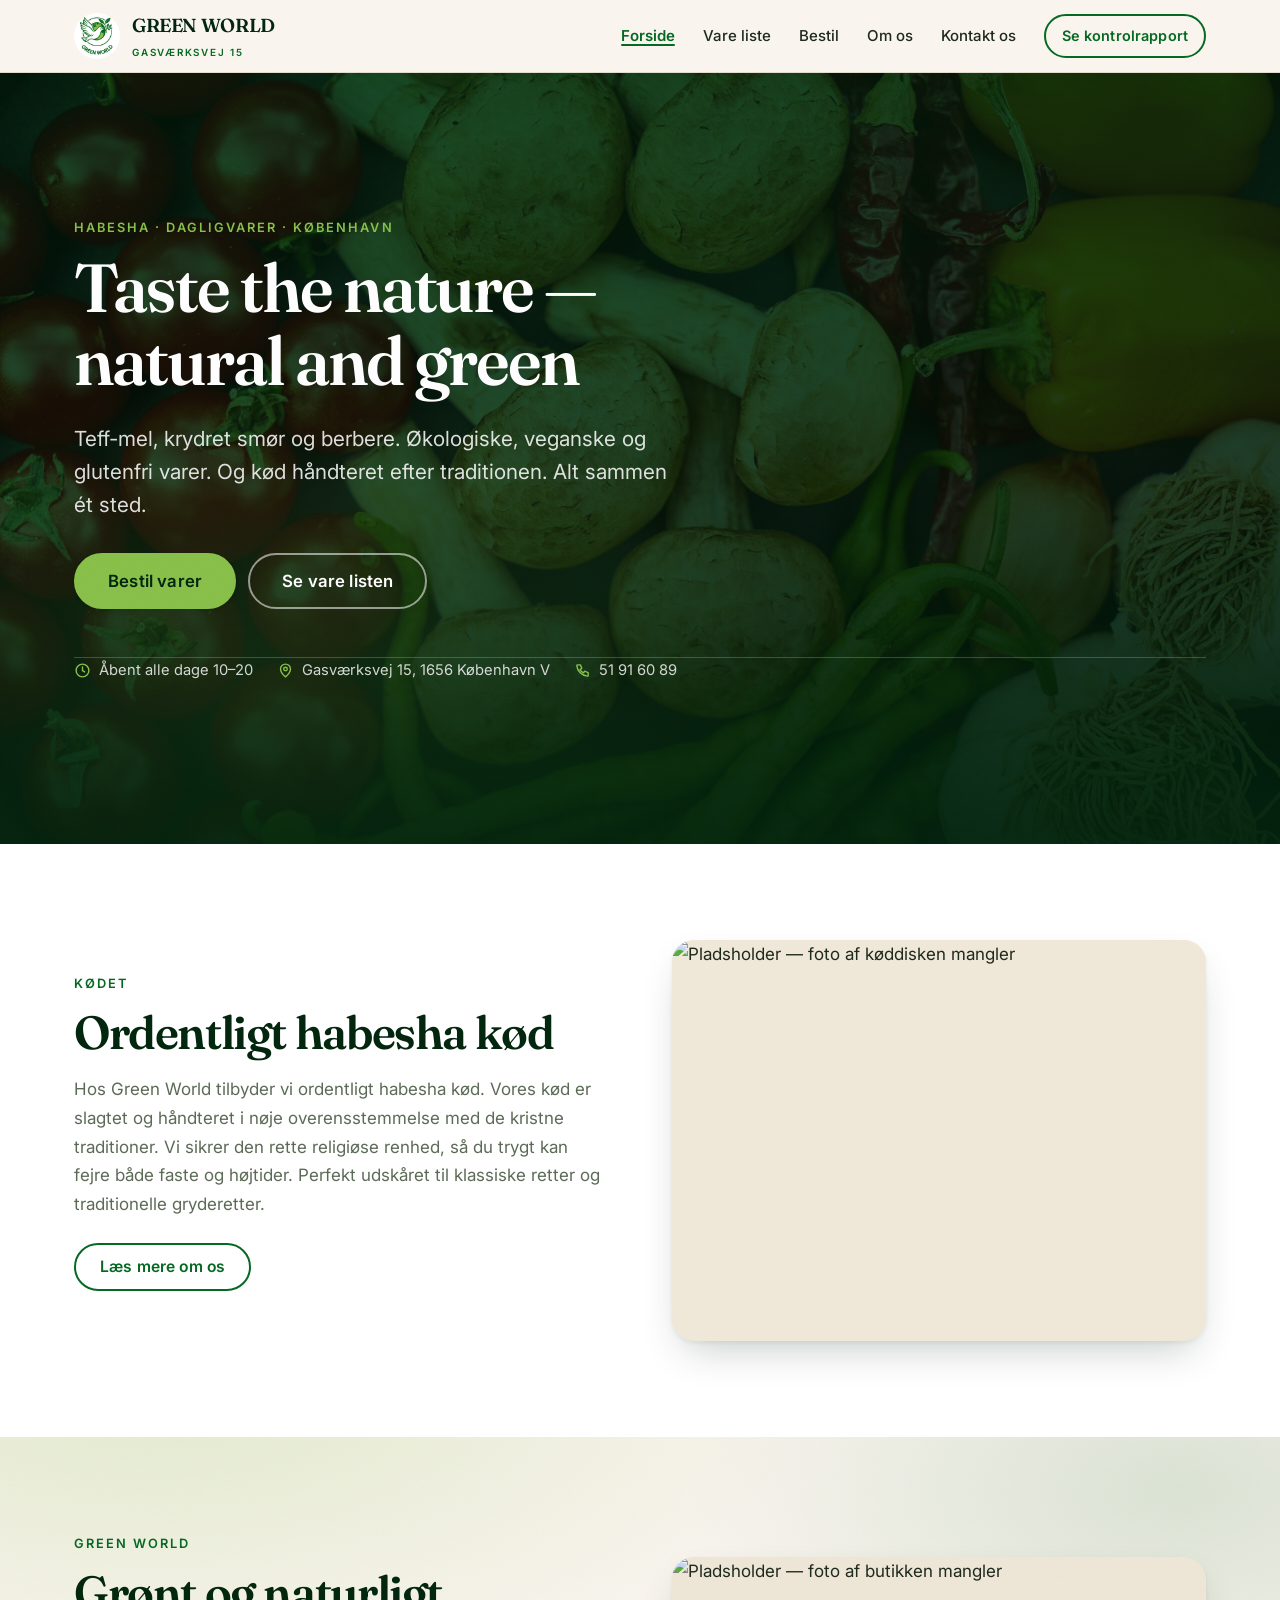
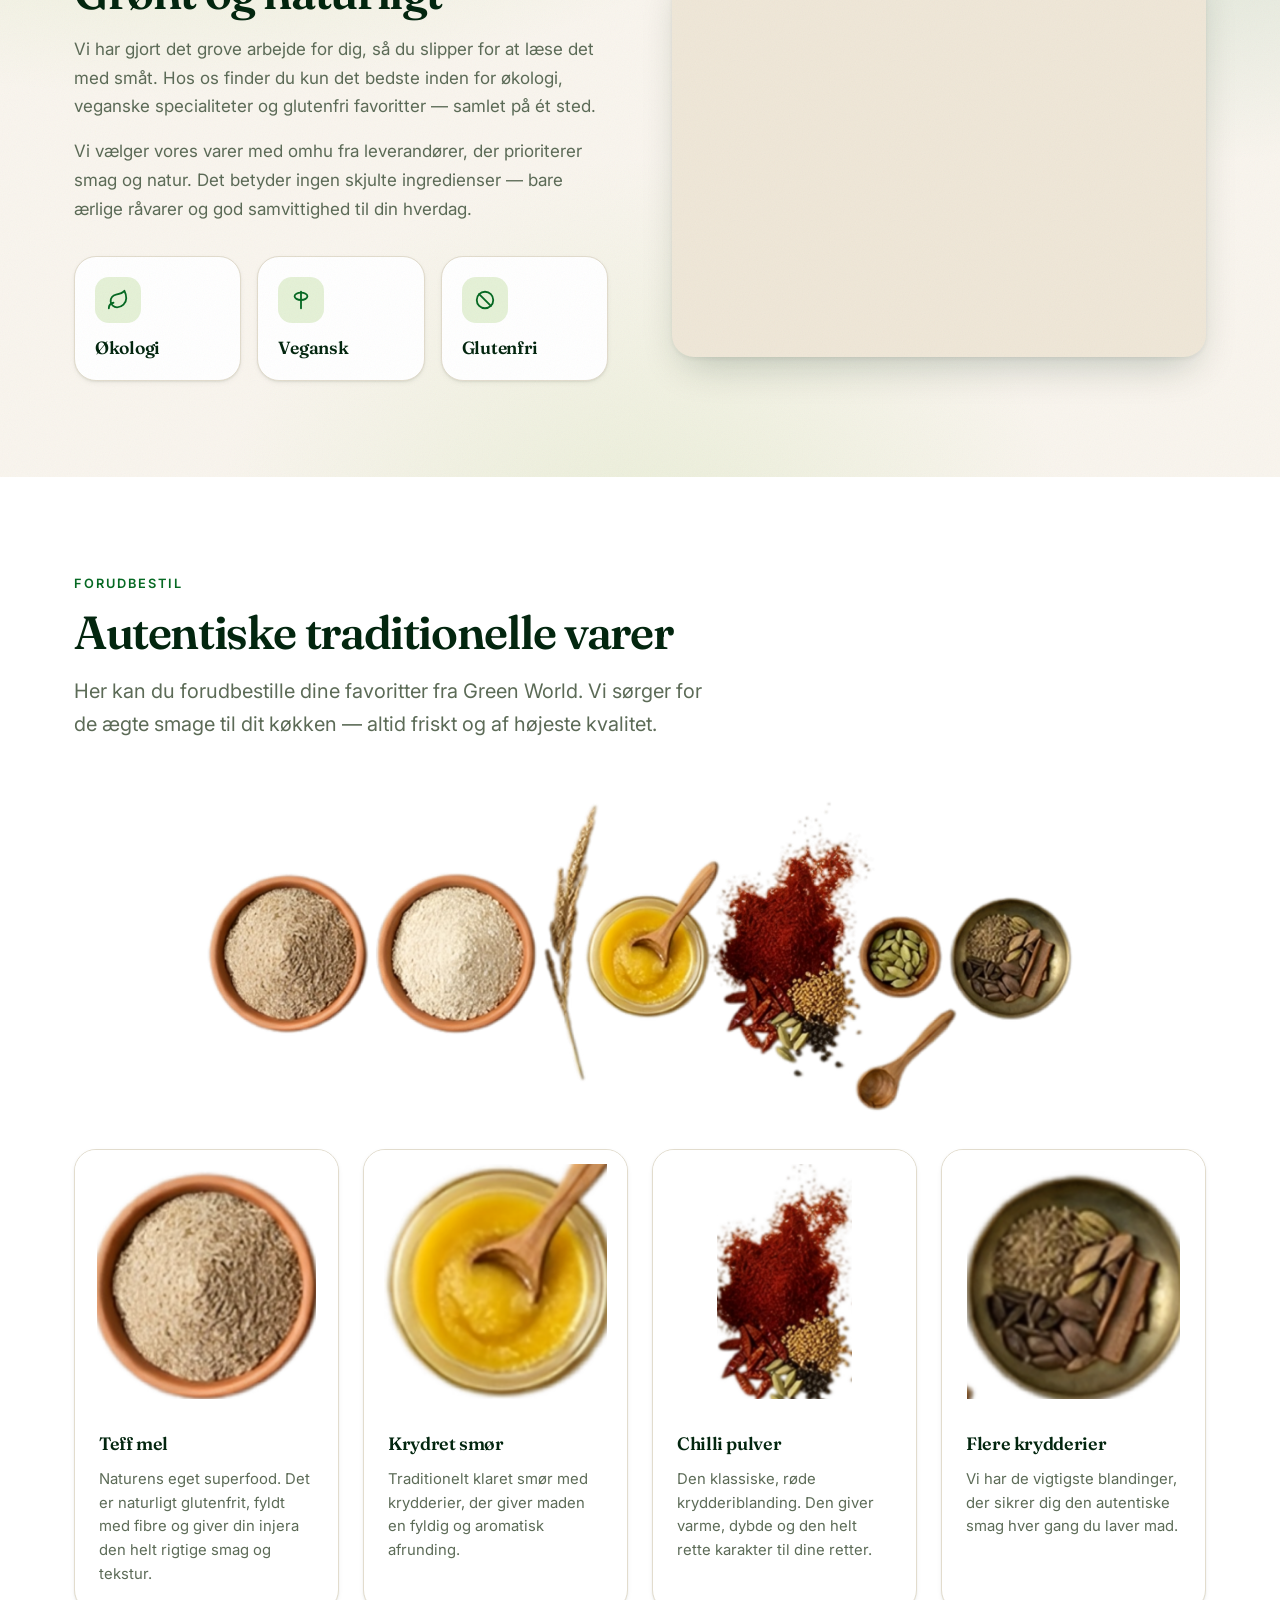
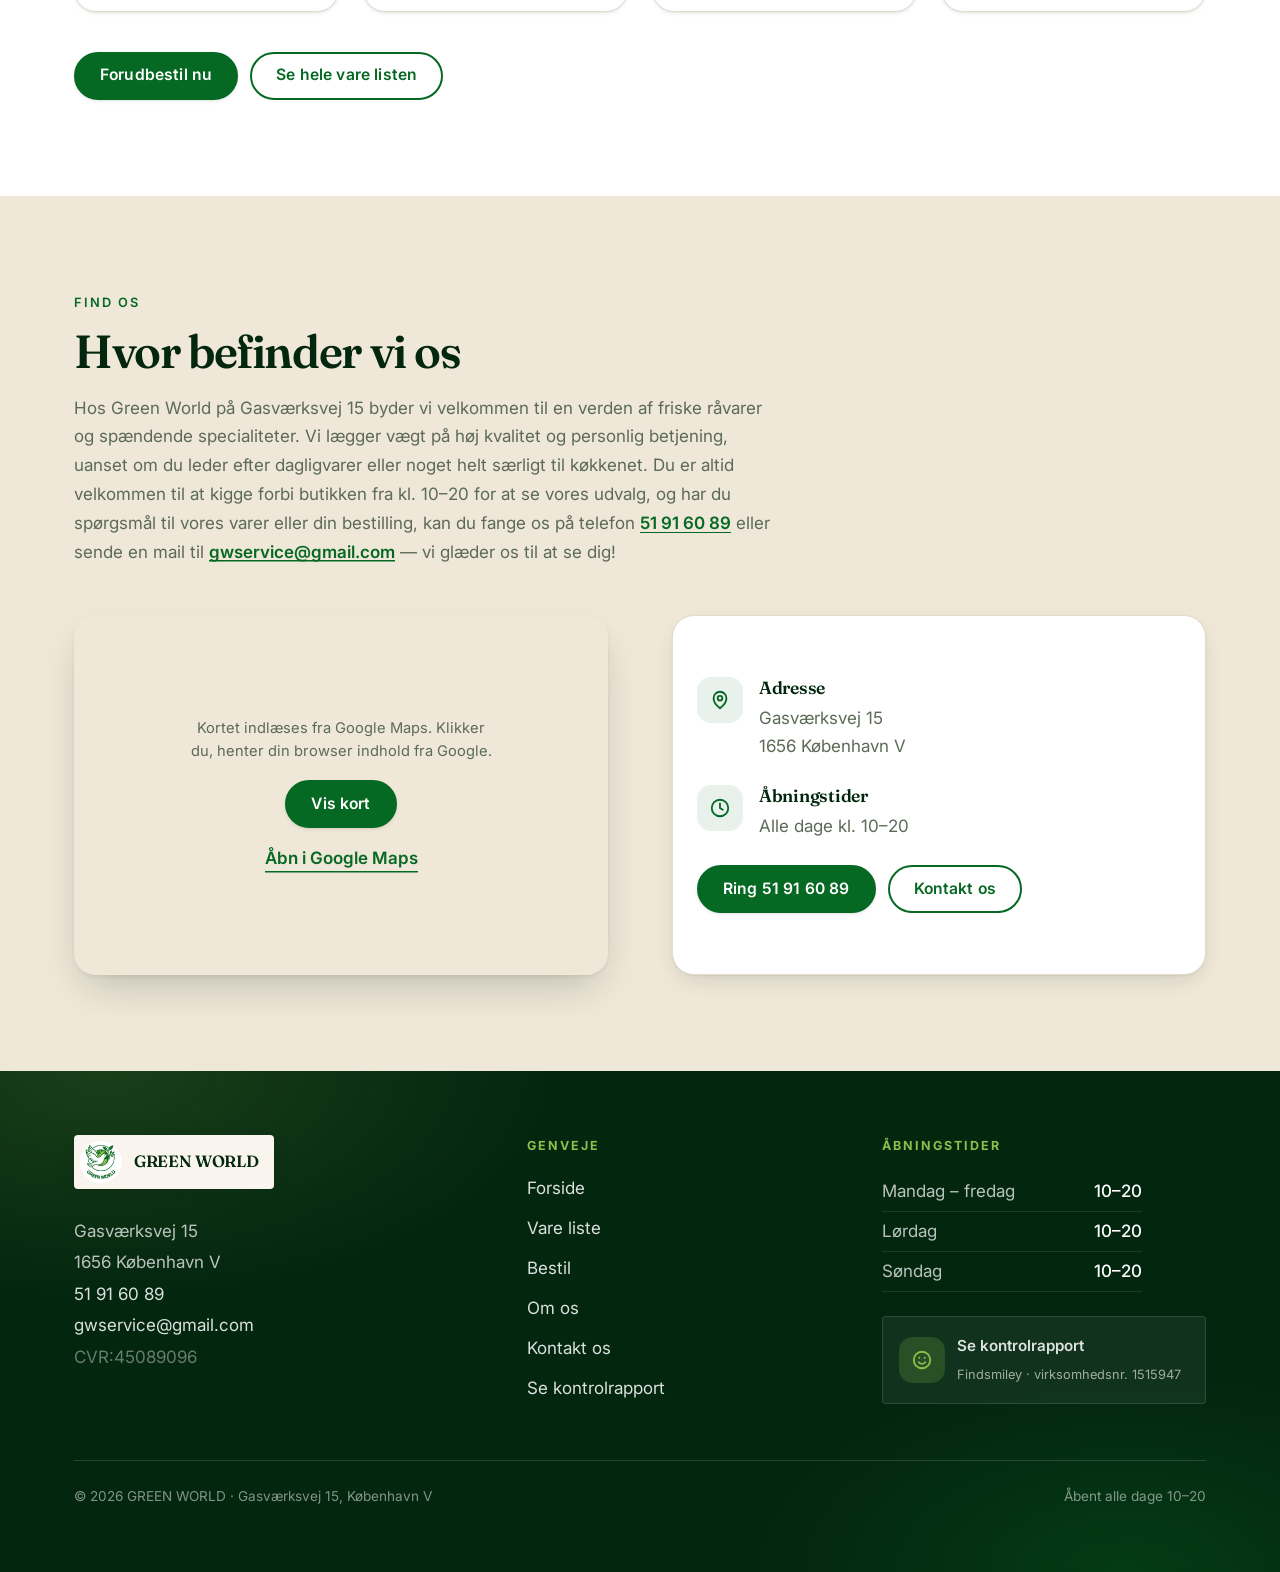
==== commit 7bf5c930: "updated missing kontrolrapport link" ====
--- a/index.html
+++ b/index.html
@@ -306,13 +306,13 @@
         <div class="gw-footer__hours"><span>Lørdag</span><b>10–20</b></div>
         <div class="gw-footer__hours"><span>Søndag</span><b>10–20</b></div>
 
-        <a class="gw-smiley" style="margin-top:24px" href="https://www.findsmiley.dk/7028996" target="_blank" rel="noopener">
+        <a class="gw-smiley" style="margin-top:24px" href="https://www.findsmiley.dk/app/1515947" target="_blank" rel="noopener">
           <span class="gw-icon gw-icon--leaf" aria-hidden="true" style="background:rgba(137,193,74,.2);color:#89c14a">
             <svg width="22" height="22" viewBox="0 0 24 24" fill="none" stroke="currentColor" stroke-width="2" stroke-linecap="round"><circle cx="12" cy="12" r="9"/><path d="M8.5 14.5a4.5 4.5 0 0 0 7 0"/><path d="M9 9.5h.01M15 9.5h.01"/></svg>
           </span>
           <span>
             <b>Se kontrolrapport</b>
-            <small>Findsmiley · virksomhedsnr. 7028996</small>
+            <small>Findsmiley · virksomhedsnr. 1515947</small>
           </span>
         </a>
       </div>
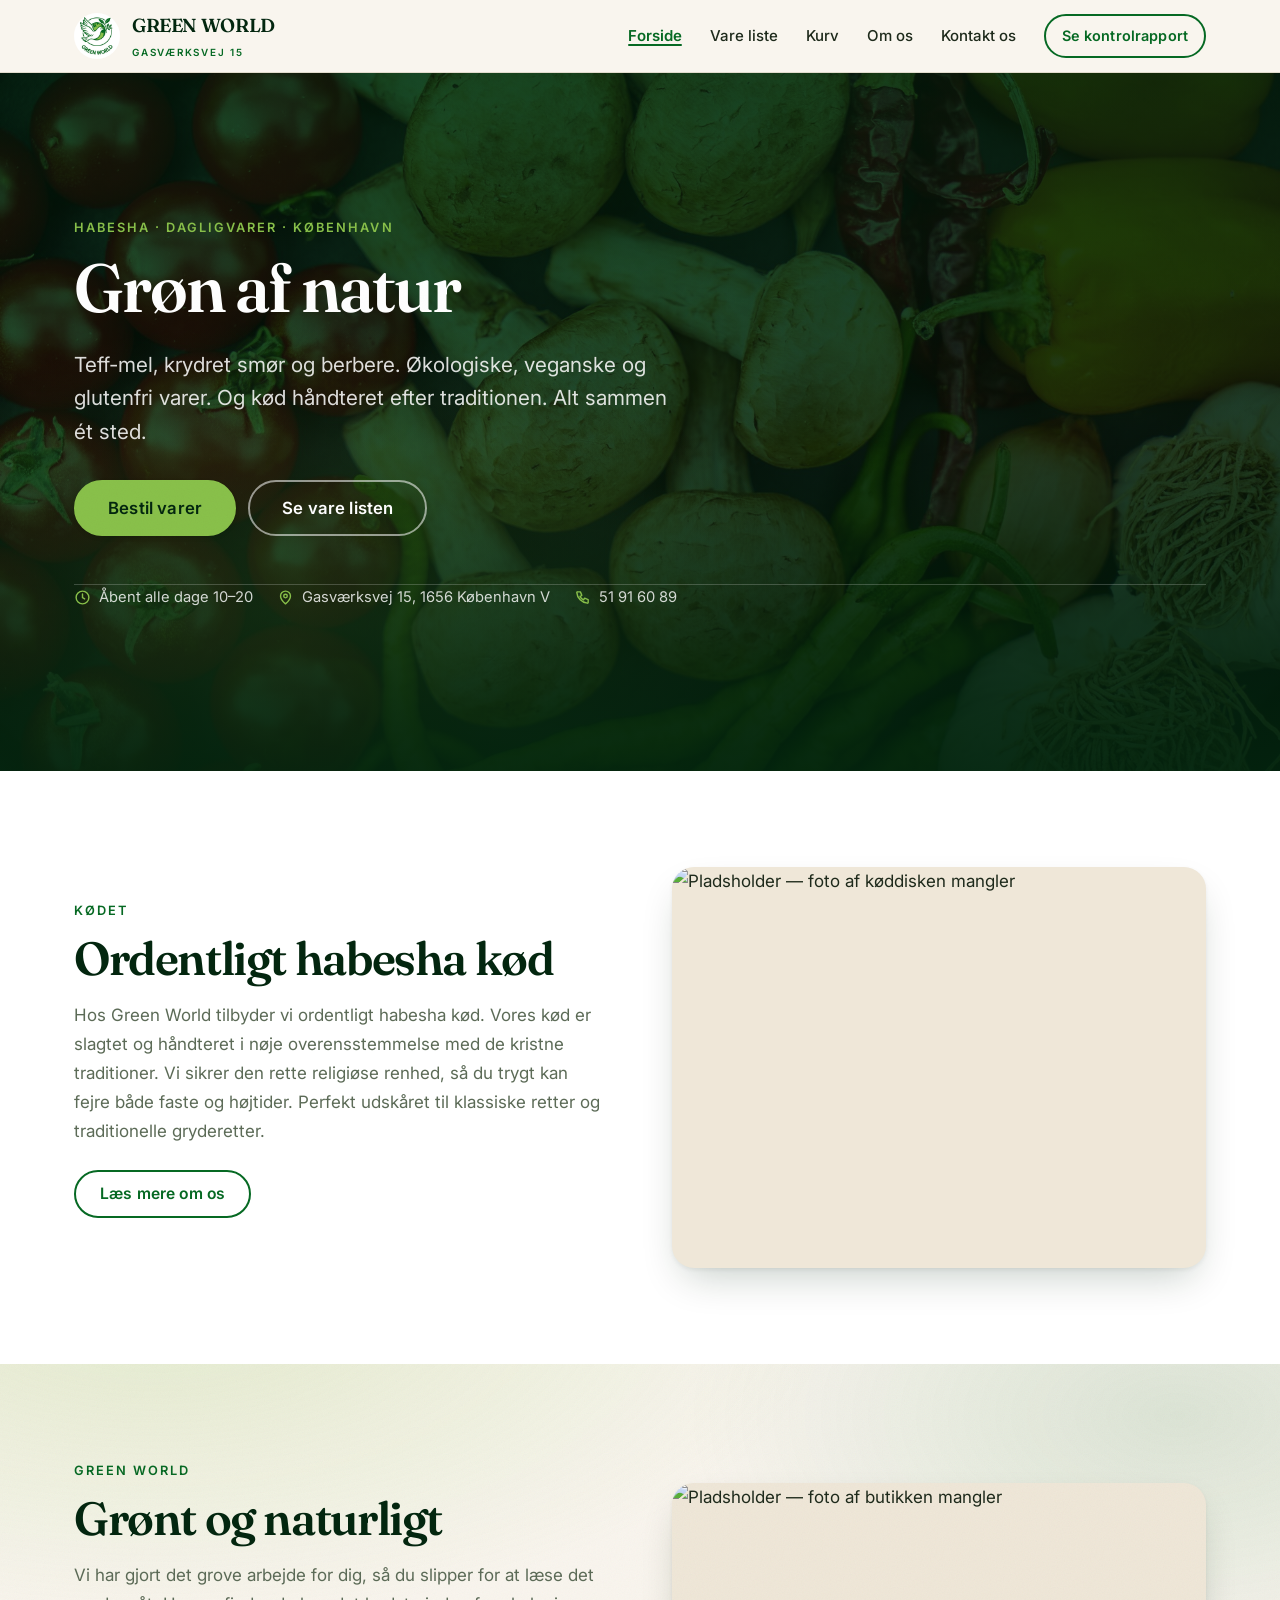
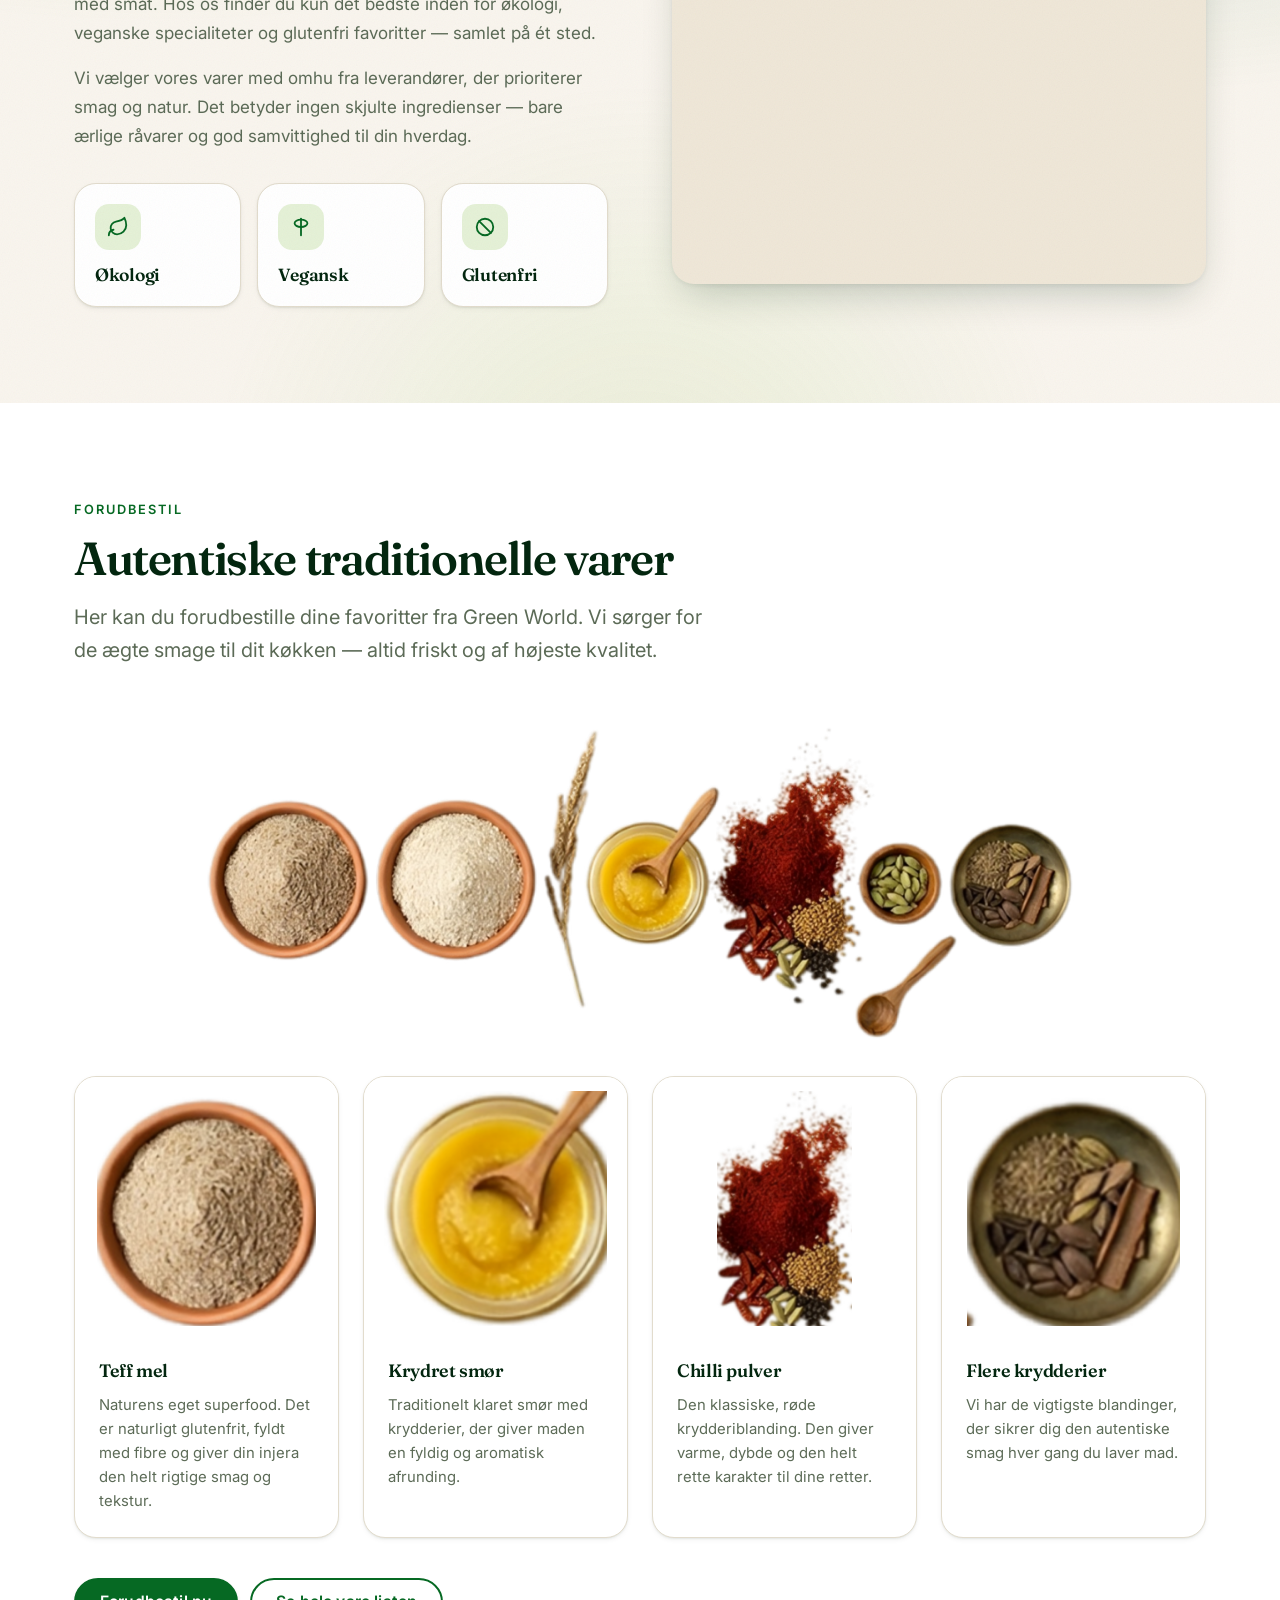
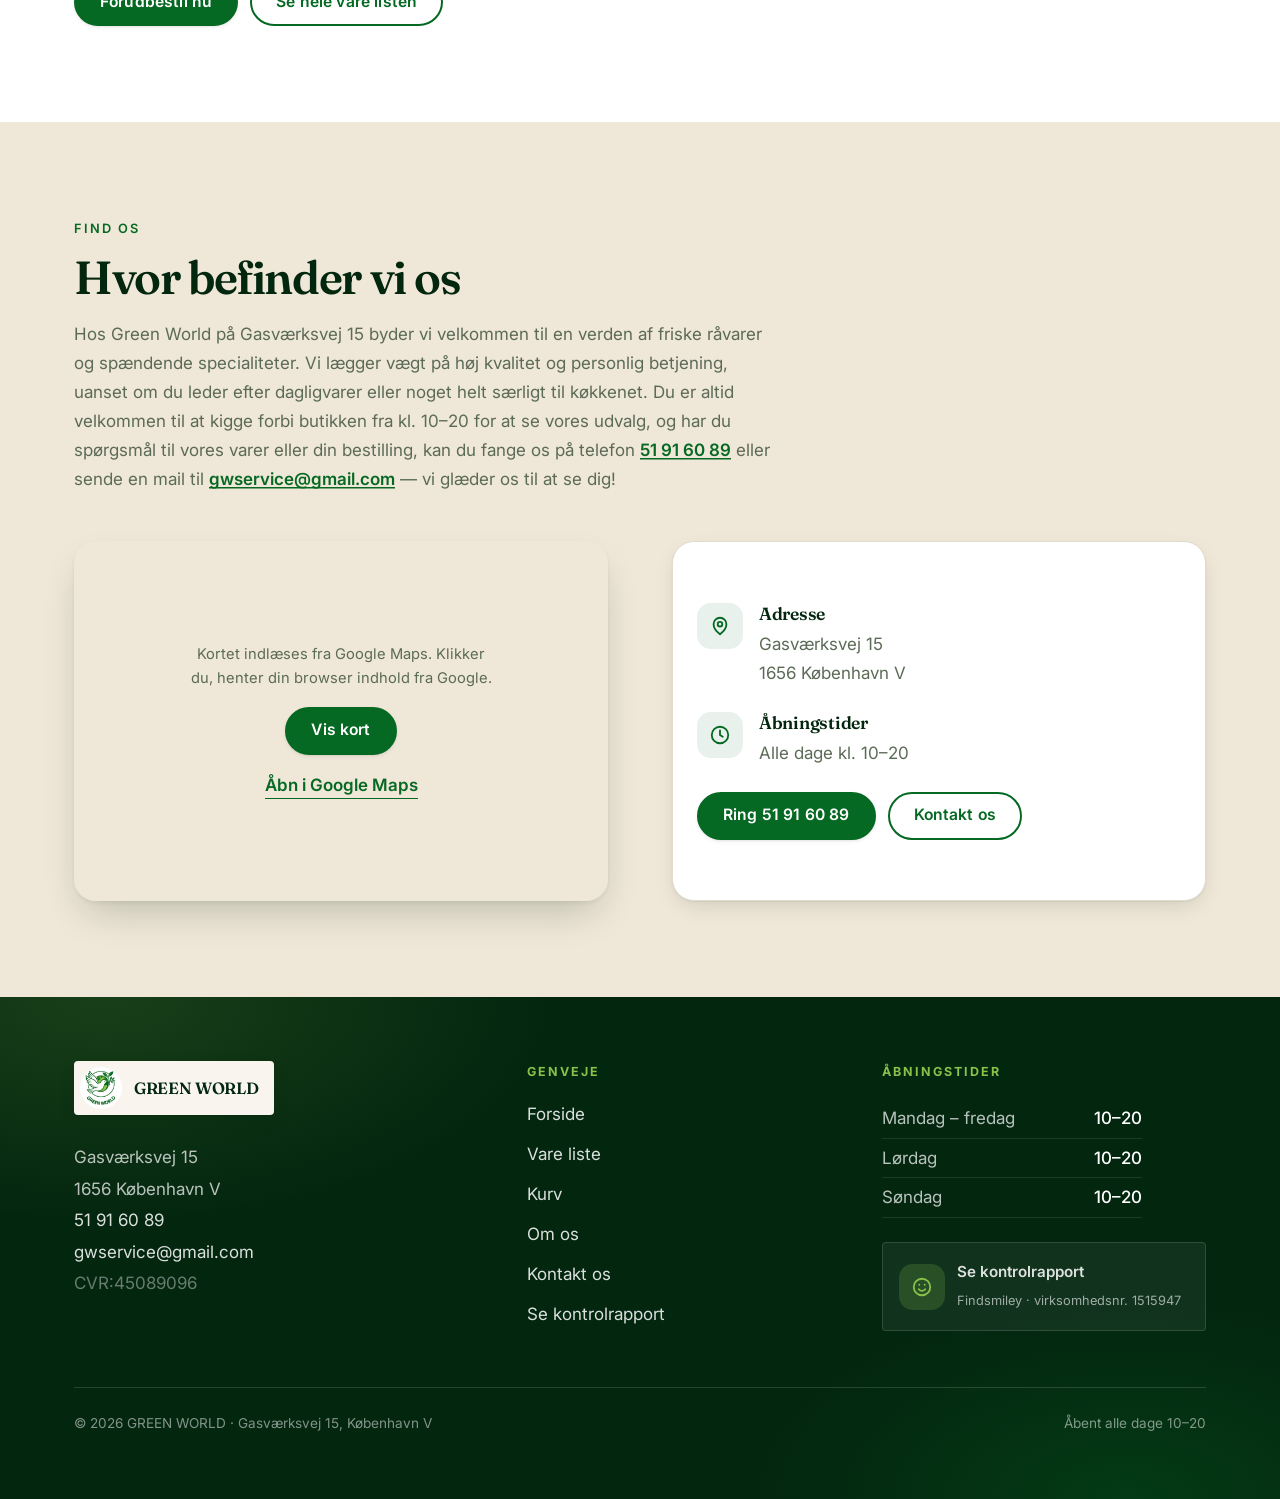
==== commit 650ea006: "included shopping cart shopping cart is added and google forms became obsolete." ====
--- a/index.html
+++ b/index.html
@@ -34,7 +34,7 @@
     <nav class="gw-nav" aria-label="Hovedmenu">
       <a class="gw-navlink" href="index.html" aria-current="page">Forside</a>
       <a class="gw-navlink" href="vare-liste.html">Vare liste</a>
-      <a class="gw-navlink" href="bestil.html">Bestil</a>
+      <a class="gw-navlink" href="kurv.html">Kurv <span class="gw-cartcount" data-gw-cart-count hidden>0</span></a>
       <a class="gw-navlink" href="om-os.html">Om os</a>
       <a class="gw-navlink" href="kontakt.html">Kontakt os</a>
       <a class="gw-btn gw-btn--ghost" style="margin-left:12px" href="kontrol-rapport.html">Se kontrolrapport</a>
@@ -59,14 +59,15 @@
 
     <div class="gw-wrap gw-hero__in">
       <p class="gw-eyebrow gw-hero__eyebrow">Habesha · Dagligvarer · København</p>
-      <h1 class="gw-h1">Taste the nature —<br>natural and green</h1>
+      <h1 class="gw-h1">Grøn af natur</h1>
+      <!--<h1 class="gw-h1">Taste the nature —<br>natural and green</h1> -->
       <p class="gw-hero__lead">
         Teff-mel, krydret smør og berbere. Økologiske, veganske og glutenfri varer.
         Og kød håndteret efter traditionen. Alt sammen ét sted.
       </p>
 
       <div class="gw-hero__cta">
-        <a class="gw-btn gw-btn--leaf gw-btn--lg" href="bestil.html">Bestil varer</a>
+        <a class="gw-btn gw-btn--leaf gw-btn--lg" href="kurv.html">Bestil varer</a>
         <a class="gw-btn gw-btn--onDark gw-btn--lg" href="vare-liste.html">Se vare listen</a>
       </div>
 
@@ -205,7 +206,7 @@
       </div>
 
       <div style="display:flex;flex-wrap:wrap;gap:12px;margin-top:40px">
-        <a class="gw-btn" href="bestil.html">Forudbestil nu</a>
+        <a class="gw-btn" href="kurv.html">Forudbestil nu</a>
         <a class="gw-btn gw-btn--ghost" href="vare-liste.html">Se hele vare listen</a>
       </div>
     </div>
@@ -293,7 +294,7 @@
         <ul>
           <li><a href="index.html">Forside</a></li>
           <li><a href="vare-liste.html">Vare liste</a></li>
-          <li><a href="bestil.html">Bestil</a></li>
+          <li><a href="kurv.html">Kurv</a></li>
           <li><a href="om-os.html">Om os</a></li>
           <li><a href="kontakt.html">Kontakt os</a></li>
           <li><a href="kontrol-rapport.html">Se kontrolrapport</a></li>
@@ -328,7 +329,7 @@
 
 <!-- ============================ MOBIL: BUNDBJÆLKE + MENU ============================ -->
 <div class="gw-bottombar">
-  <a class="gw-btn" href="bestil.html">Bestil varer</a>
+  <a class="gw-btn" href="kurv.html">Bestil varer <span class="gw-cartcount" data-gw-cart-count hidden>0</span></a>
   <a class="gw-btn gw-btn--ghost" href="tel:+4551916089">Ring til os</a>
 </div>
 
@@ -339,13 +340,13 @@
   <nav aria-label="Mobilmenu">
     <a class="gw-sheet__link" href="index.html" aria-current="page">Forside <svg width="18" height="18" viewBox="0 0 24 24" fill="none" stroke="currentColor" stroke-width="2" stroke-linecap="round" stroke-linejoin="round" aria-hidden="true"><path d="M9 6l6 6-6 6"/></svg></a>
     <a class="gw-sheet__link" href="vare-liste.html">Vare liste <svg width="18" height="18" viewBox="0 0 24 24" fill="none" stroke="currentColor" stroke-width="2" stroke-linecap="round" stroke-linejoin="round" aria-hidden="true"><path d="M9 6l6 6-6 6"/></svg></a>
-    <a class="gw-sheet__link" href="bestil.html">Bestil <svg width="18" height="18" viewBox="0 0 24 24" fill="none" stroke="currentColor" stroke-width="2" stroke-linecap="round" stroke-linejoin="round" aria-hidden="true"><path d="M9 6l6 6-6 6"/></svg></a>
+    <a class="gw-sheet__link" href="kurv.html"><span>Kurv <span class="gw-cartcount" data-gw-cart-count hidden>0</span></span> <svg width="18" height="18" viewBox="0 0 24 24" fill="none" stroke="currentColor" stroke-width="2" stroke-linecap="round" stroke-linejoin="round" aria-hidden="true"><path d="M9 6l6 6-6 6"/></svg></a>
     <a class="gw-sheet__link" href="om-os.html">Om os <svg width="18" height="18" viewBox="0 0 24 24" fill="none" stroke="currentColor" stroke-width="2" stroke-linecap="round" stroke-linejoin="round" aria-hidden="true"><path d="M9 6l6 6-6 6"/></svg></a>
     <a class="gw-sheet__link" href="kontakt.html">Kontakt os <svg width="18" height="18" viewBox="0 0 24 24" fill="none" stroke="currentColor" stroke-width="2" stroke-linecap="round" stroke-linejoin="round" aria-hidden="true"><path d="M9 6l6 6-6 6"/></svg></a>
     <a class="gw-sheet__link" href="kontrol-rapport.html">Se kontrolrapport <svg width="18" height="18" viewBox="0 0 24 24" fill="none" stroke="currentColor" stroke-width="2" stroke-linecap="round" stroke-linejoin="round" aria-hidden="true"><path d="M9 6l6 6-6 6"/></svg></a>
   </nav>
   <div class="gw-sheet__foot">
-    <a class="gw-btn gw-btn--block" href="bestil.html">Bestil varer</a>
+    <a class="gw-btn gw-btn--block" href="kurv.html">Bestil varer</a>
     <a class="gw-btn gw-btn--ghost gw-btn--block" href="tel:+4551916089">Ring 51 91 60 89</a>
   </div>
 </div>
--- a/assets/site.css
+++ b/assets/site.css
@@ -70,6 +70,10 @@
   /* plads til den faste bundbjælke i tommelzonen */
   body { padding-bottom: calc(68px + env(safe-area-inset-bottom)); }
 }
+
+/* display fra en klasse slår browserens egen [hidden]-regel. Uden dette
+   bliver "0,00 kr"-summen og antalschippen stående på en tom kurv. */
+[hidden] { display: none !important; }
 
 img { max-width: 100%; height: auto; display: block; }
 
@@ -555,3 +559,111 @@
   .gw-footer address a { display: inline-flex; align-items: center; min-height: 44px; }
   .gw-crumbs a { display: inline-block; padding-block: 10px; }
 }
+
+/* =========================================================================
+   Kurv
+   Kortets kontrolrække er beregnet til det smalleste tilfælde: 2-kolonne
+   gitter på en 360px skærm giver ca. 120px indvendig bredde. Derfor er
+   trinvælgeren en flex-række, hvor kun tallet giver efter — knapperne bliver
+   ved 44px, uanset hvor smalt kortet bliver.
+   ========================================================================= */
+
+/* ---------- Antalschip i menuen ---------- */
+.gw-cartcount {
+  display: inline-flex; align-items: center; justify-content: center;
+  min-width: 22px; height: 22px; margin-left: 6px; padding: 0 6px;
+  border-radius: 999px;
+  background: var(--forest); color: #fff;
+  font-size: .72rem; font-weight: 700; font-variant-numeric: tabular-nums;
+  line-height: 1;
+}
+.gw-sheet__link .gw-cartcount,
+.gw-bottombar .gw-btn .gw-cartcount { background: var(--leaf); color: var(--deep); }
+.gw-bottombar .gw-btn .gw-cartcount { background: rgba(255,255,255,.22); color: #fff; }
+
+/* ---------- Kontrolrække på varekortet ---------- */
+.gw-add {
+  display: grid; gap: var(--s2);
+  margin-top: var(--s3); padding-top: var(--s3);
+  border-top: 1px solid var(--line);
+}
+.gw-select--sm {
+  min-height: 44px; padding: 8px var(--s3); padding-right: 32px;
+  background-position: right 10px center;
+}
+.gw-add .gw-btn { min-height: 44px; padding: 0 var(--s3); font-size: .88rem; }
+
+/* ---------- Trinvælger ---------- */
+.gw-qty { display: flex; align-items: stretch; border: 1.5px solid var(--line); border-radius: var(--r-md); background: var(--white); overflow: hidden; }
+.gw-qty__btn {
+  flex: none; width: 44px; min-height: 44px; padding: 0;
+  display: inline-flex; align-items: center; justify-content: center;
+  background: transparent; border: 0; cursor: pointer;
+  color: var(--forest); font: inherit; font-size: 1.25rem; font-weight: 600; line-height: 1;
+  transition: background-color .3s var(--ease), transform .3s var(--ease);
+}
+.gw-qty__btn:hover  { background: rgba(6,105,35,.08); }
+.gw-qty__btn:active { transform: scale(.9); }
+.gw-qty__btn:focus-visible { outline: 3px solid var(--leaf); outline-offset: -3px; }
+.gw-qty__btn[disabled] { opacity: .35; cursor: not-allowed; }
+.gw-qty__val {
+  flex: 1; min-width: 0;
+  display: inline-flex; align-items: center; justify-content: center;
+  font-size: .98rem; font-weight: 700; color: var(--deep);
+  font-variant-numeric: tabular-nums;
+  border-inline: 1.5px solid var(--line);
+}
+
+/* ---------- Kurvlinjer ---------- */
+.gw-cart { display: block; }
+.gw-cart__list { list-style: none; margin: 0; padding: 0; }
+.gw-cartrow {
+  display: grid; grid-template-columns: 1fr auto;
+  gap: var(--s3) var(--s4); align-items: center;
+  padding-block: var(--s4);
+  border-bottom: 1px solid var(--line);
+}
+.gw-cartrow__main { grid-column: 1 / -1; min-width: 0; }
+.gw-cartrow__name { font-family: Fraunces, Georgia, serif; font-size: 1.05rem; font-weight: 600; letter-spacing: -0.02em; color: var(--deep); margin: 0; }
+.gw-cartrow__unit { font-size: .86rem; color: var(--muted); margin: 4px 0 0; }
+.gw-cartrow .gw-qty { width: 132px; }
+.gw-cartrow__end { display: flex; align-items: center; justify-content: flex-end; gap: var(--s2); }
+.gw-cartrow__sum { font-size: .98rem; font-weight: 700; color: var(--forest); margin: 0; white-space: nowrap; font-variant-numeric: tabular-nums; }
+
+@media (min-width: 640px) {
+  .gw-cartrow { grid-template-columns: minmax(0,1fr) 132px auto; }
+  .gw-cartrow__main { grid-column: auto; }
+}
+
+.gw-remove {
+  flex: none; width: 44px; height: 44px; padding: 0;
+  display: inline-flex; align-items: center; justify-content: center;
+  background: transparent; border: 1px solid transparent; border-radius: 50%;
+  color: var(--muted); cursor: pointer;
+  transition: background-color .3s var(--ease), color .3s var(--ease), transform .3s var(--ease);
+}
+.gw-remove:hover  { background: rgba(179,38,30,.08); color: #b3261e; }
+.gw-remove:active { transform: scale(.9); }
+.gw-remove:focus-visible { outline: 3px solid var(--leaf); outline-offset: 2px; }
+
+/* ---------- Sum og tom kurv ---------- */
+.gw-cart__sum {
+  display: flex; align-items: baseline; justify-content: space-between; gap: var(--s4);
+  margin-top: var(--s6); padding-top: var(--s4);
+  border-top: 2px solid var(--line);
+}
+.gw-cart__sum b { font-family: Fraunces, Georgia, serif; font-size: 1.3rem; font-weight: 600; letter-spacing: -0.02em; color: var(--deep); }
+.gw-cart__total { font-size: 1.3rem; font-weight: 700; color: var(--forest); font-variant-numeric: tabular-nums; white-space: nowrap; }
+
+.gw-cart__empty {
+  padding: var(--s8) var(--s6); text-align: center;
+  background: var(--cream); border: 1px dashed var(--line); border-radius: var(--r-lg);
+}
+.gw-cart__empty p { margin: var(--s2) 0 var(--s6); color: var(--muted); }
+
+/* Kortets krop kan ikke undvære pladsen på små skærme — 24px indvendigt
+   levner under 110px til kontrolrækken i et 2-kolonne gitter. */
+@media (max-width: 520px) {
+  .gw-prod__body { padding-inline: var(--s3); }
+  .gw-cartrow .gw-qty { width: 124px; }
+}
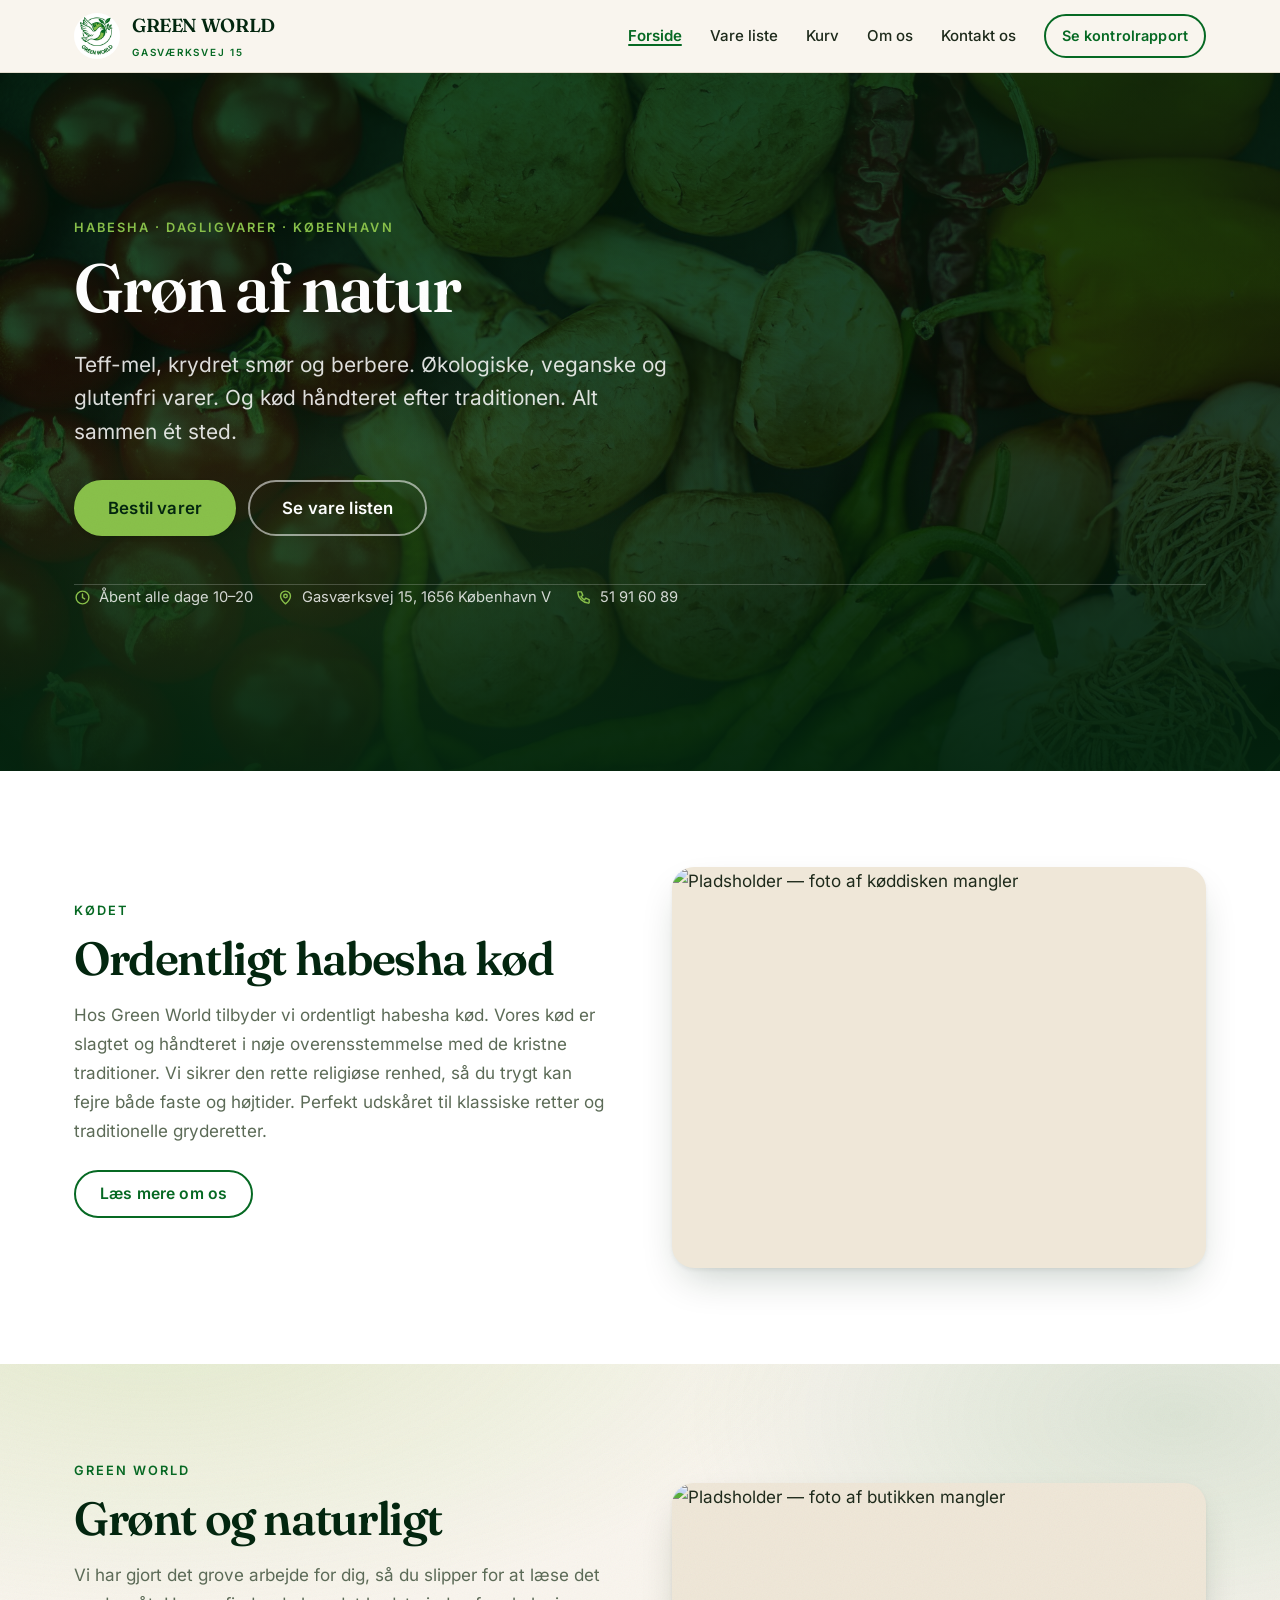
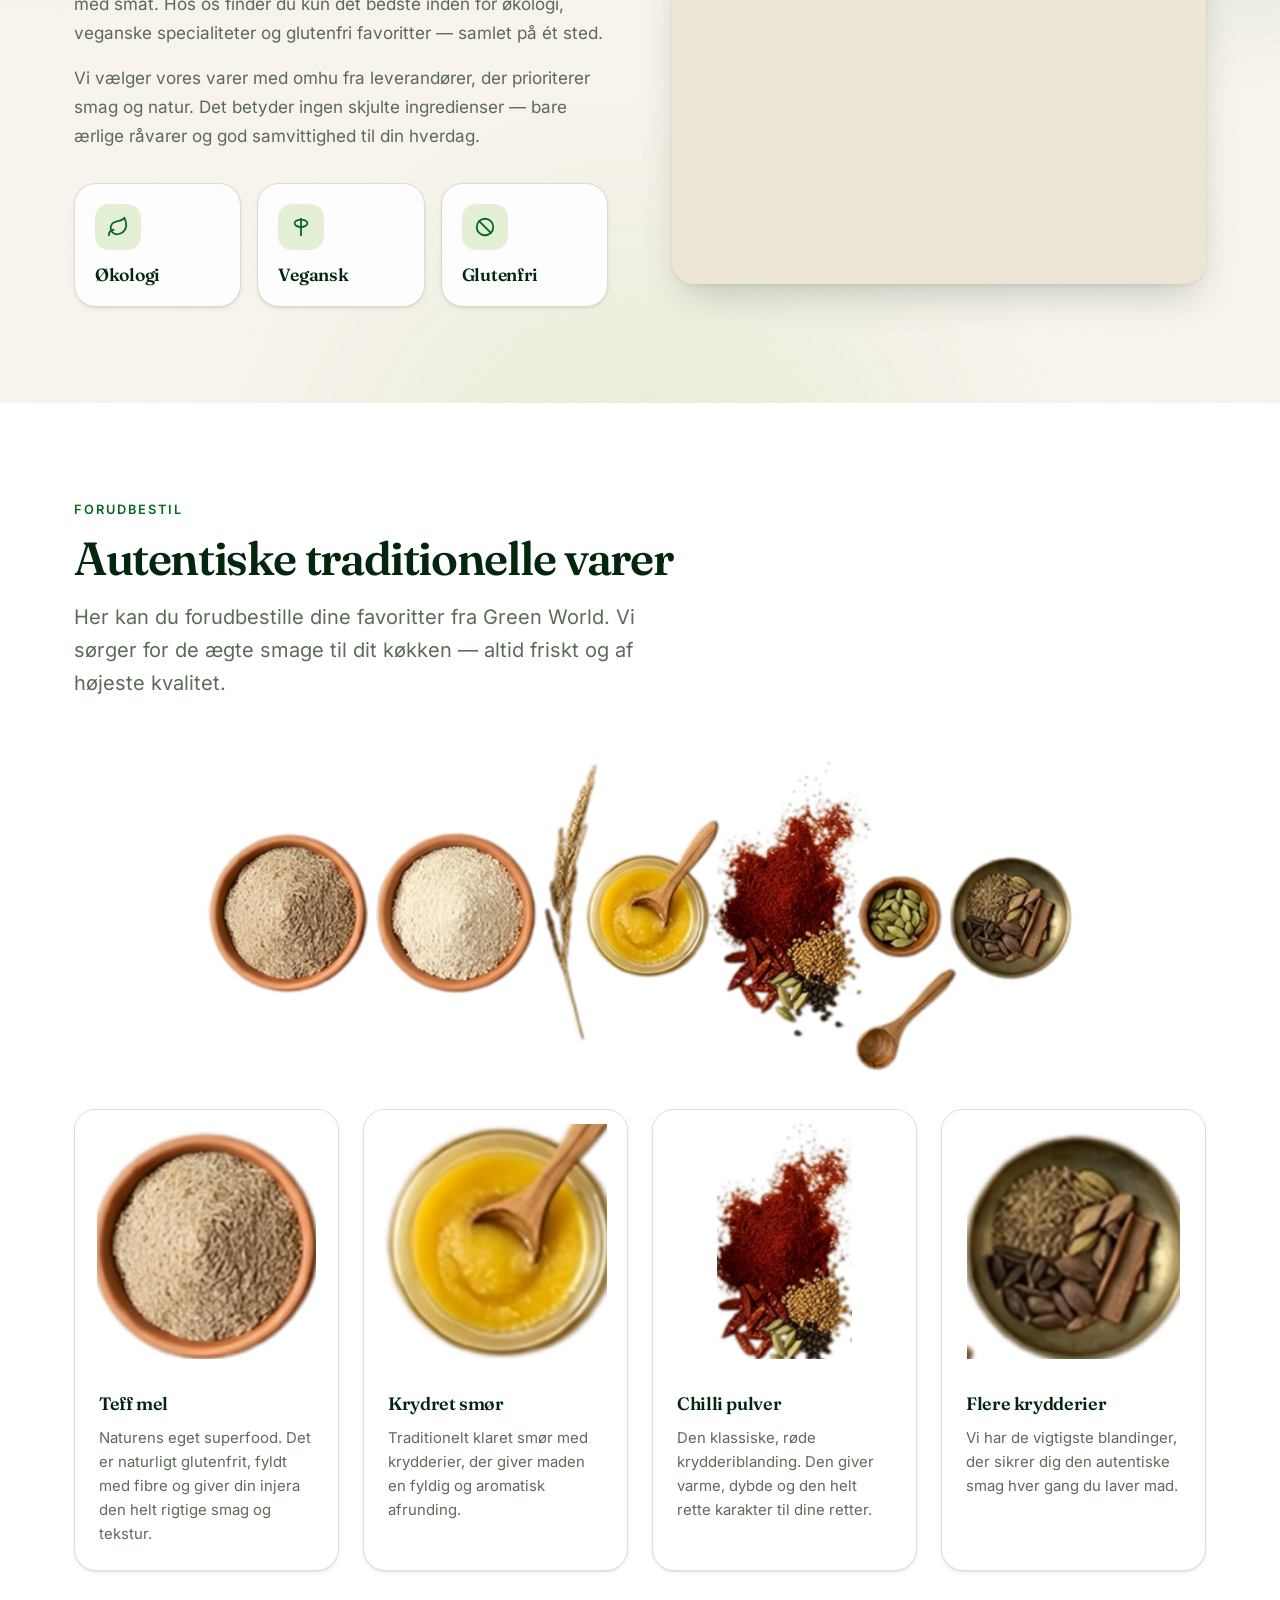
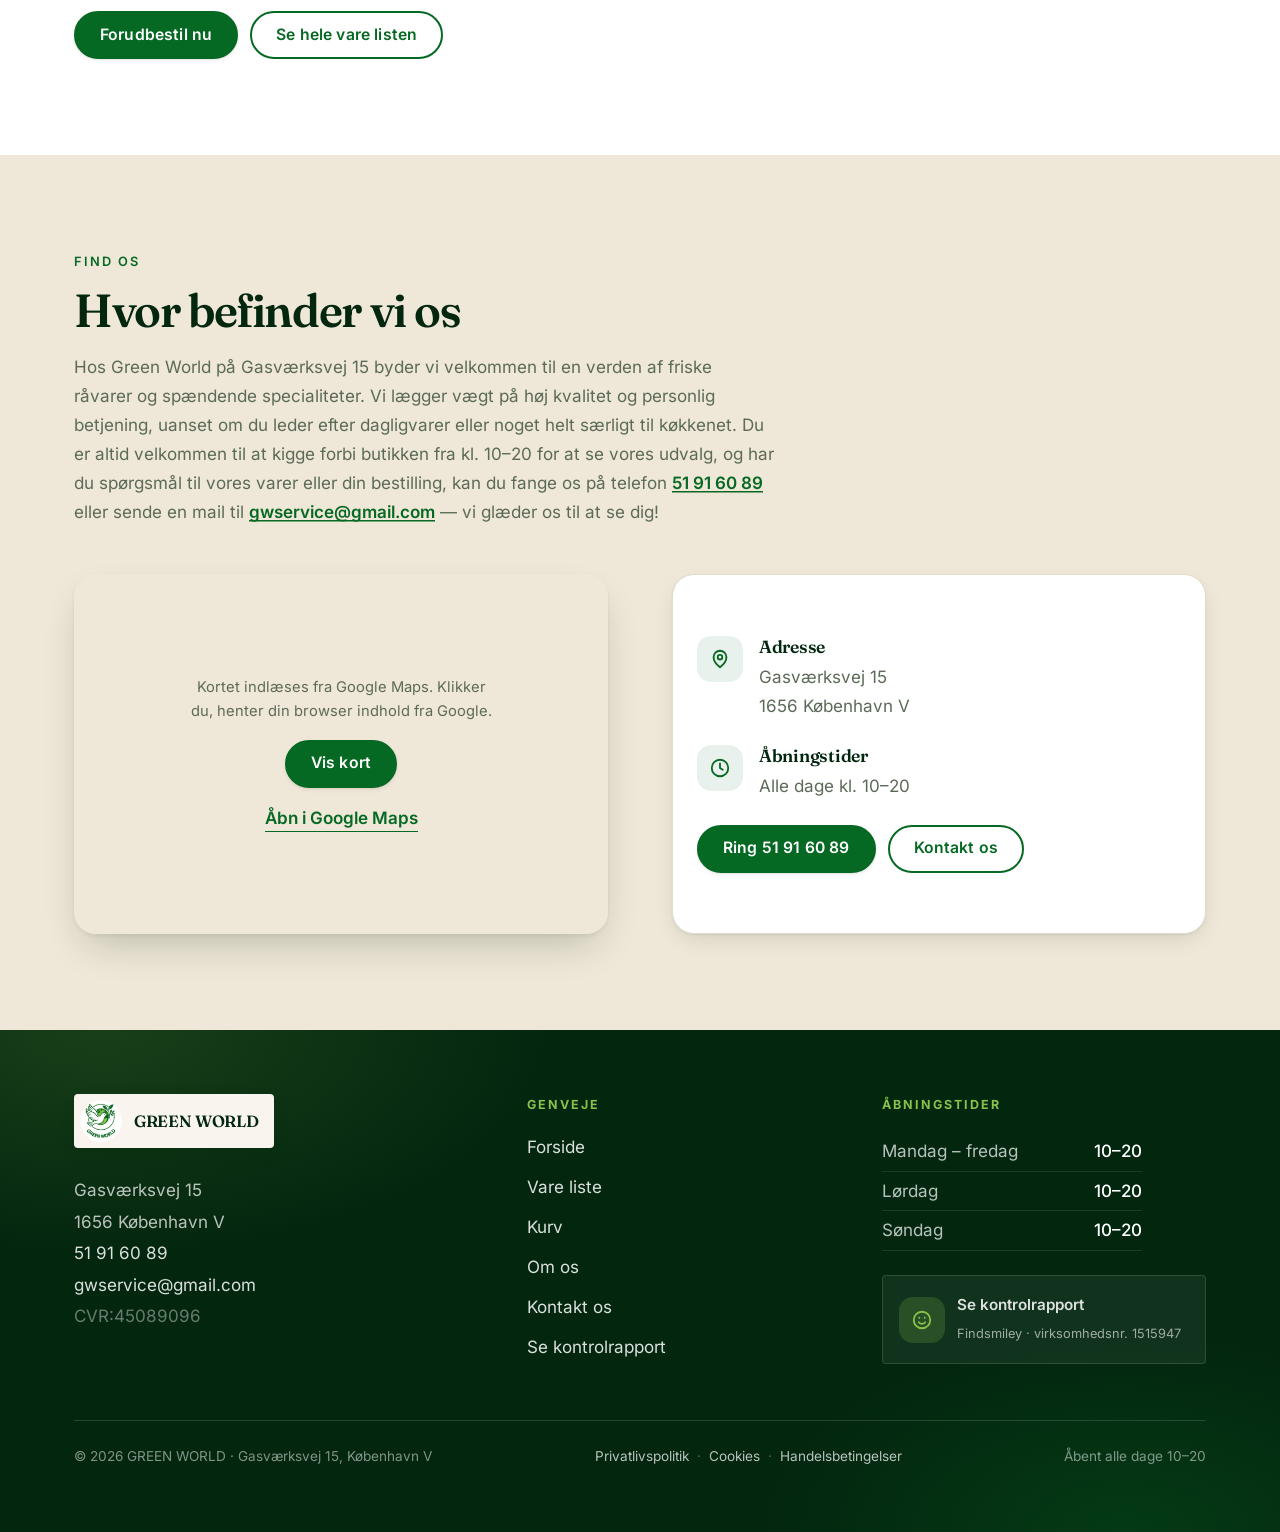
==== commit d29b310c: "added cookies, handelsbetingelser and privatlivspolitik" ====
--- a/index.html
+++ b/index.html
@@ -11,9 +11,8 @@
 <meta property="og:type" content="website">
 <meta property="og:locale" content="da_DK">
 <link rel="icon" href="assets/img/logo.jpg">
-<link rel="preconnect" href="https://fonts.googleapis.com">
-<link rel="preconnect" href="https://fonts.gstatic.com" crossorigin>
-<link href="https://fonts.googleapis.com/css2?family=Fraunces:opsz,wght@9..144,500;9..144,600;9..144,700&family=Inter:wght@400;500;600;700&display=swap" rel="stylesheet">
+<link rel="preload" href="assets/fonts/fraunces-latin.woff2" as="font" type="font/woff2" crossorigin>
+<link rel="preload" href="assets/fonts/inter-latin.woff2" as="font" type="font/woff2" crossorigin>
 <link rel="stylesheet" href="assets/site.css">
 </head>
 <body>
@@ -82,7 +81,7 @@
         </li>
         <li class="gw-hero__fact">
           <svg width="17" height="17" viewBox="0 0 24 24" fill="none" stroke="currentColor" stroke-width="2" stroke-linecap="round" stroke-linejoin="round" aria-hidden="true"><path d="M5 4h4l2 5-2.5 1.5a11 11 0 0 0 5 5L15 13l5 2v4a1 1 0 0 1-1.1 1A16 16 0 0 1 4 5.1 1 1 0 0 1 5 4Z"/></svg>
-          51 91 60 89
+          <a class="gw-hero__fact-link" href="tel:+4551916089">51 91 60 89</a>
         </li>
       </ul>
     </div>
@@ -322,6 +321,11 @@
 
     <div class="gw-footer__bar">
       <span>© <span data-gw-year>2026</span> GREEN WORLD · Gasværksvej 15, København V</span>
+      <span class="gw-footer__legal">
+        <a href="privatlivspolitik.html">Privatlivspolitik</a> <span aria-hidden="true">·</span>
+        <a href="cookies.html">Cookies</a> <span aria-hidden="true">·</span>
+        <a href="handelsbetingelser.html">Handelsbetingelser</a>
+      </span>
       <span>Åbent alle dage 10–20</span>
     </div>
   </div>
--- a/assets/site.css
+++ b/assets/site.css
@@ -2,6 +2,36 @@
    GREEN WORLD — delt designsystem
    Farver samplet direkte fra Brand_assets/logo.jpeg
    ========================================================================= */
+
+/* -------------------------------------------------------------------------
+   Skrifttyper — selvhostede.
+   Begge er variable fonte: én fil dækker hele vægtintervallet, så de to
+   regler herunder erstatter de 37 @font-face-regler, Google leverede.
+   Grunden til at de ligger her og ikke hos Google: et <link> til
+   fonts.googleapis.com sender den besøgendes IP-adresse til Google ved hvert
+   sidevisning, før brugeren har foretaget sig noget. Nu hentes intet udefra.
+   Latin-udsnittet (U+0000-00FF) dækker æ ø å Æ Ø Å.
+   ------------------------------------------------------------------------- */
+@font-face {
+  font-family: 'Fraunces';
+  font-style: normal;
+  font-weight: 500 700;
+  font-display: swap;
+  src: url('fonts/fraunces-latin.woff2') format('woff2');
+  unicode-range: U+0000-00FF, U+0131, U+0152-0153, U+02BB-02BC, U+02C6, U+02DA, U+02DC,
+                 U+0304, U+0308, U+0329, U+2000-206F, U+20AC, U+2122, U+2191, U+2193,
+                 U+2212, U+2215, U+FEFF, U+FFFD;
+}
+@font-face {
+  font-family: 'Inter';
+  font-style: normal;
+  font-weight: 400 700;
+  font-display: swap;
+  src: url('fonts/inter-latin.woff2') format('woff2');
+  unicode-range: U+0000-00FF, U+0131, U+0152-0153, U+02BB-02BC, U+02C6, U+02DA, U+02DC,
+                 U+0304, U+0308, U+0329, U+2000-206F, U+20AC, U+2122, U+2191, U+2193,
+                 U+2212, U+2215, U+FEFF, U+FFFD;
+}
 
 :root {
   /* Brand — udtrukket fra logoet */
@@ -298,6 +328,10 @@
 .gw-hero__facts { display: flex; flex-wrap: wrap; gap: var(--s3) var(--s6); margin-top: var(--s12); padding-top: var(--s6); border-top: 1px solid rgba(255,255,255,.2); }
 .gw-hero__fact { color: rgba(255,255,255,.82); font-size: .92rem; display: inline-flex; align-items: center; gap: var(--s2); }
 .gw-hero__fact svg { color: var(--leaf); flex: none; }
+.gw-hero__fact-link { color: inherit; text-decoration: none; padding: 10px 0; margin: -10px 0; transition: color .18s cubic-bezier(.2,.8,.3,1); }
+.gw-hero__fact-link:hover { color: #fff; text-decoration: underline; text-underline-offset: 3px; }
+.gw-hero__fact-link:focus-visible { outline: 2px solid var(--leaf); outline-offset: 3px; border-radius: 3px; color: #fff; }
+.gw-hero__fact-link:active { color: rgba(255,255,255,.7); }
 
 /* Sidehoved på undersider */
 .gw-pagehead { position: relative; overflow: hidden; padding-block: var(--s12) var(--s12); }
@@ -377,6 +411,15 @@
   transition: box-shadow .3s var(--ease), border-color .3s var(--ease);
 }
 .gw-textarea { min-height: 132px; resize: vertical; line-height: 1.6; }
+
+/* iOS Safari giver input[type=date] en indbygget bredde, der ignorerer width:100%
+   og derfor stikker ud over skærmen. Nulstil den native styling og lad feltet krympe. */
+.gw-input[type="date"] {
+  -webkit-appearance: none; appearance: none;
+  min-width: 0; max-width: 100%; display: block;
+}
+.gw-input[type="date"]::-webkit-date-and-time-value { text-align: left; margin: 0; min-width: 0; }
+.gw-input[type="date"]::-webkit-calendar-picker-indicator { margin: 0 0 0 auto; flex: none; }
 .gw-select {
   appearance: none;
   background-image: url("data:image/svg+xml,%3Csvg xmlns='http://www.w3.org/2000/svg' width='14' height='9' viewBox='0 0 14 9'%3E%3Cpath d='M1 1l6 6 6-6' stroke='%235c6b57' stroke-width='2' fill='none' stroke-linecap='round'/%3E%3C/svg%3E");
@@ -408,6 +451,10 @@
 .gw-radio input:active + span { transform: scale(.985); }
 
 .gw-note { font-size: .88rem; color: var(--muted); }
+/* Uden dette bliver links i småteksten browserens standardblå og understregede */
+.gw-note a { color: var(--forest); font-weight: 500; text-decoration: underline; text-underline-offset: 2px; transition: opacity .3s var(--ease); }
+.gw-note a:hover { opacity: .7; }
+.gw-note a:focus-visible { outline: 3px solid var(--leaf); outline-offset: 2px; border-radius: 3px; }
 
 /* Kvitteringspanel */
 .gw-ok {
@@ -467,6 +514,15 @@
   display: flex; flex-wrap: wrap; gap: var(--s3) var(--s6); justify-content: space-between;
   font-size: .85rem; color: rgba(255,255,255,.5);
 }
+/* Juridiske links i bundbjælken. Lidt lysere end resten af bjælken, så de
+   kan læses — men stadig neddæmpet, det er småt med vilje. */
+.gw-footer__legal { display: flex; flex-wrap: wrap; align-items: center; gap: 0 var(--s2); }
+.gw-footer__legal a { color: rgba(255,255,255,.72); }
+.gw-footer__legal span { color: rgba(255,255,255,.3); }
+@media (max-width: 767px) {
+  /* 44px berøringsmål på telefon, uden at flytte teksten optisk */
+  .gw-footer__legal a { display: inline-flex; align-items: center; min-height: 44px; }
+}
 
 /* Smiley-kort i footeren */
 .gw-smiley {
@@ -482,6 +538,7 @@
 
 /* ---------- Hjælpere ---------- */
 .gw-grid { display: grid; gap: var(--s6); }
+.gw-grid > * { min-width: 0; }   /* gitterceller må ikke vokse ud over kolonnen */
 .gw-g2 { grid-template-columns: repeat(2, minmax(0,1fr)); }
 @media (min-width: 640px) { .gw-g-sm3 { grid-template-columns: repeat(3, minmax(0,1fr)); } }
 @media (min-width: 768px) { .gw-g-md2 { grid-template-columns: repeat(2, minmax(0,1fr)); } }
@@ -667,3 +724,90 @@
   .gw-prod__body { padding-inline: var(--s3); }
   .gw-cartrow .gw-qty { width: 124px; }
 }
+
+/* =========================================================================
+   BRØDTEKST PÅ TEKSTTUNGE SIDER (privatlivspolitik, cookies, handelsbetingelser)
+   Sitet havde ingen prosaklasse — lange juridiske sider har brug for
+   lister, mellemrubrikker og luft, som .gw-body ikke dækker.
+   ========================================================================= */
+.gw-prose { color: var(--muted); line-height: 1.7; text-wrap: pretty; }
+.gw-prose > *:first-child { margin-top: 0; }
+
+.gw-prose h2 {
+  font-family: Fraunces, Georgia, "Times New Roman", serif;
+  font-size: clamp(1.25rem, 1.2vw + .85rem, 1.6rem);
+  font-weight: 600; line-height: 1.2; letter-spacing: -0.02em;
+  color: var(--deep); margin: var(--s12) 0 var(--s4); text-wrap: balance;
+}
+.gw-prose h3 {
+  font-family: Fraunces, Georgia, "Times New Roman", serif;
+  font-size: 1.1rem; font-weight: 600; line-height: 1.3; letter-spacing: -0.015em;
+  color: var(--deep); margin: var(--s8) 0 var(--s3);
+}
+.gw-prose p { margin: 0 0 var(--s4); }
+.gw-prose strong { color: var(--ink); font-weight: 600; }
+
+.gw-prose ul, .gw-prose ol { margin: 0 0 var(--s4); padding-left: var(--s6); }
+.gw-prose li { margin-bottom: var(--s2); padding-left: var(--s1); }
+.gw-prose li::marker { color: var(--leaf); font-weight: 600; }
+.gw-prose ul ul, .gw-prose ol ol { margin-top: var(--s2); }
+
+.gw-prose a { color: var(--forest); text-decoration: underline; text-underline-offset: 3px; text-decoration-thickness: 1px; transition: opacity .3s var(--ease); }
+.gw-prose a:hover { opacity: .7; }
+.gw-prose a:focus-visible { outline: 3px solid var(--leaf); outline-offset: 2px; border-radius: 3px; }
+
+/* Tabeller ruller i deres egen beholder — aldrig vandret scroll på siden */
+.gw-tablewrap { overflow-x: auto; margin: 0 0 var(--s6); -webkit-overflow-scrolling: touch; }
+.gw-prose table { width: 100%; border-collapse: collapse; font-size: .95rem; min-width: 380px; }
+.gw-prose th, .gw-prose td { text-align: left; padding: var(--s3) var(--s4); border-bottom: 1px solid var(--line); vertical-align: top; }
+.gw-prose th { color: var(--deep); font-weight: 600; font-size: .88rem; }
+.gw-prose tbody tr:last-child td { border-bottom: 0; }
+
+/* På telefon bliver en flerkolonnetabel til ét ord pr. linje bag en vandret
+   scrollbar. Derfor stables rækkerne i stedet, og kolonneoverskriften følger
+   med hver celle via data-label. */
+@media (max-width: 640px) {
+  .gw-tablewrap:has(.gw-table--stack) { overflow-x: visible; }
+  .gw-prose .gw-table--stack { min-width: 0; }
+  .gw-prose .gw-table--stack thead {
+    position: absolute; width: 1px; height: 1px;
+    overflow: hidden; clip: rect(0 0 0 0); white-space: nowrap;
+  }
+  .gw-prose .gw-table--stack,
+  .gw-prose .gw-table--stack tbody,
+  .gw-prose .gw-table--stack tr,
+  .gw-prose .gw-table--stack td { display: block; width: 100%; }
+  .gw-prose .gw-table--stack tr {
+    padding: var(--s3) 0; border-bottom: 1px solid var(--line);
+  }
+  .gw-prose .gw-table--stack tbody tr:last-child { border-bottom: 0; }
+  .gw-prose .gw-table--stack td { border: 0; padding: 3px 0; }
+  .gw-prose .gw-table--stack td::before {
+    content: attr(data-label) ": ";
+    font-weight: 600; color: var(--deep);
+  }
+}
+
+/* "Kort fortalt"-boksen øverst på hver juridisk side */
+.gw-tldr { background: var(--cream); border: 1px solid var(--line); border-radius: var(--r-lg); padding: var(--s6); margin: 0 0 var(--s12); }
+.gw-tldr h2 { margin-top: 0; }
+.gw-tldr ul { margin-bottom: 0; }
+
+/* Dato nederst */
+.gw-updated { margin-top: var(--s12); padding-top: var(--s6); border-top: 1px solid var(--line); font-size: .88rem; color: var(--muted); }
+
+/* Ubekræftede fakta — skal udfyldes eller fjernes af butikken før launch.
+   Med vilje iøjnefaldende, så intet forkert bliver stående. */
+.gw-prose mark.gw-check {
+  background: #fff3cd; color: #664d03;
+  padding: 2px 7px; border-radius: 4px;
+  font-size: .9em; font-weight: 600;
+}
+
+/* Tekniske navne (fx nøglen til kurven) må ikke brækkes ved bindestregerne */
+.gw-prose code {
+  font-family: ui-monospace, SFMono-Regular, Menlo, Consolas, monospace;
+  font-size: .92em; white-space: nowrap;
+  background: var(--cream); border: 1px solid var(--line);
+  padding: 1px 6px; border-radius: 5px; color: var(--deep);
+}
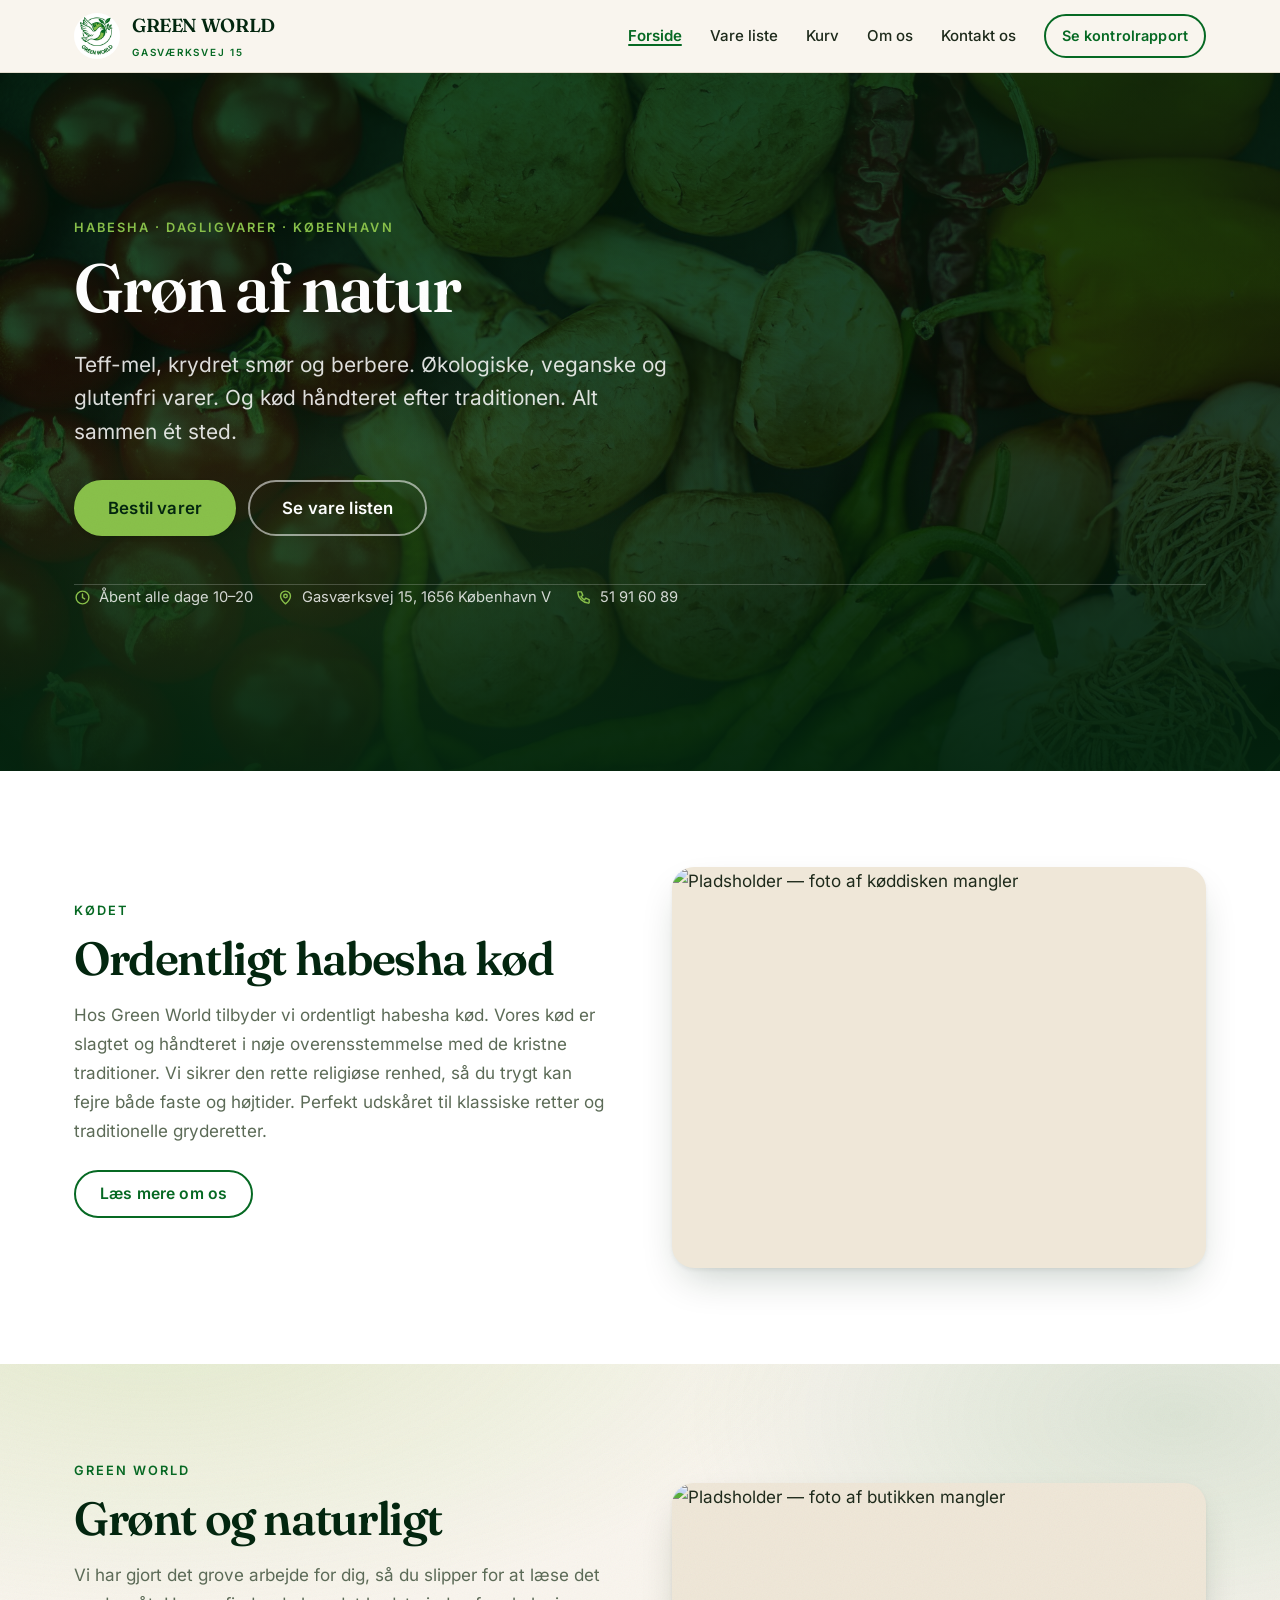
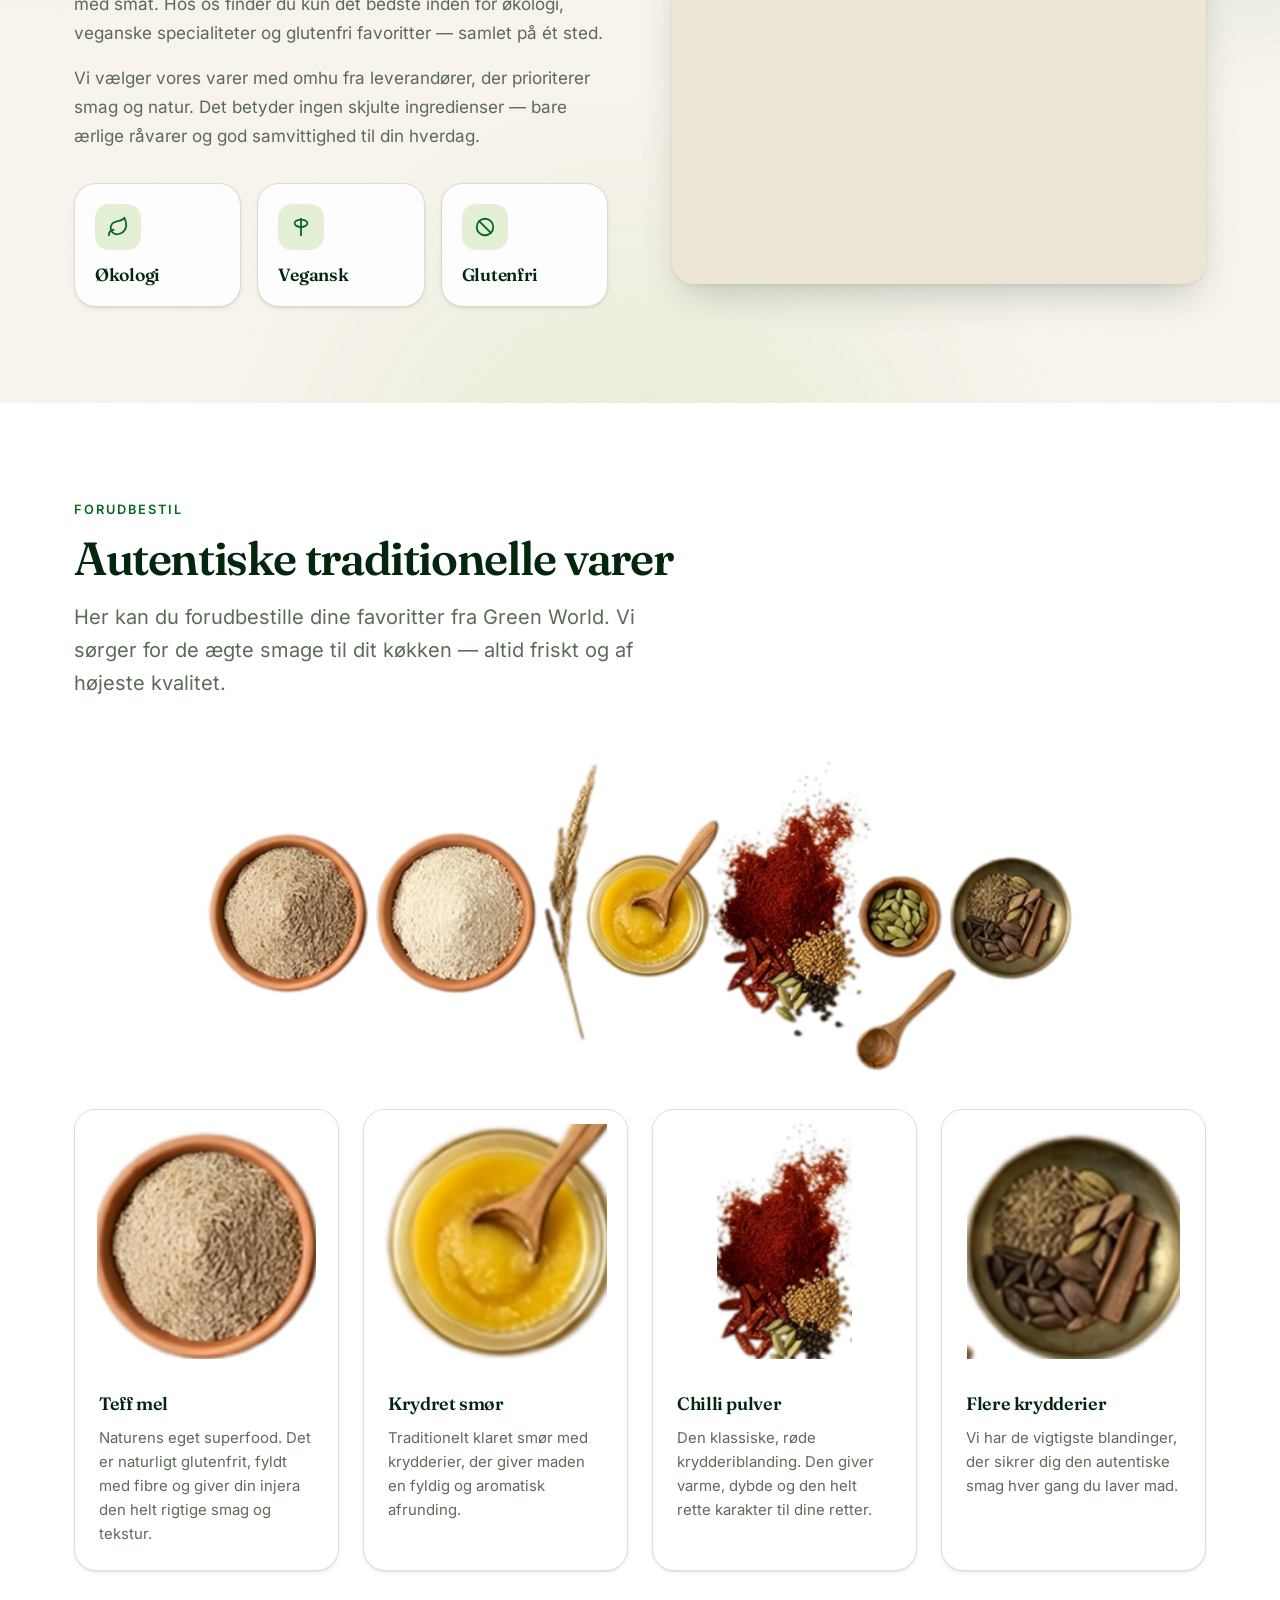
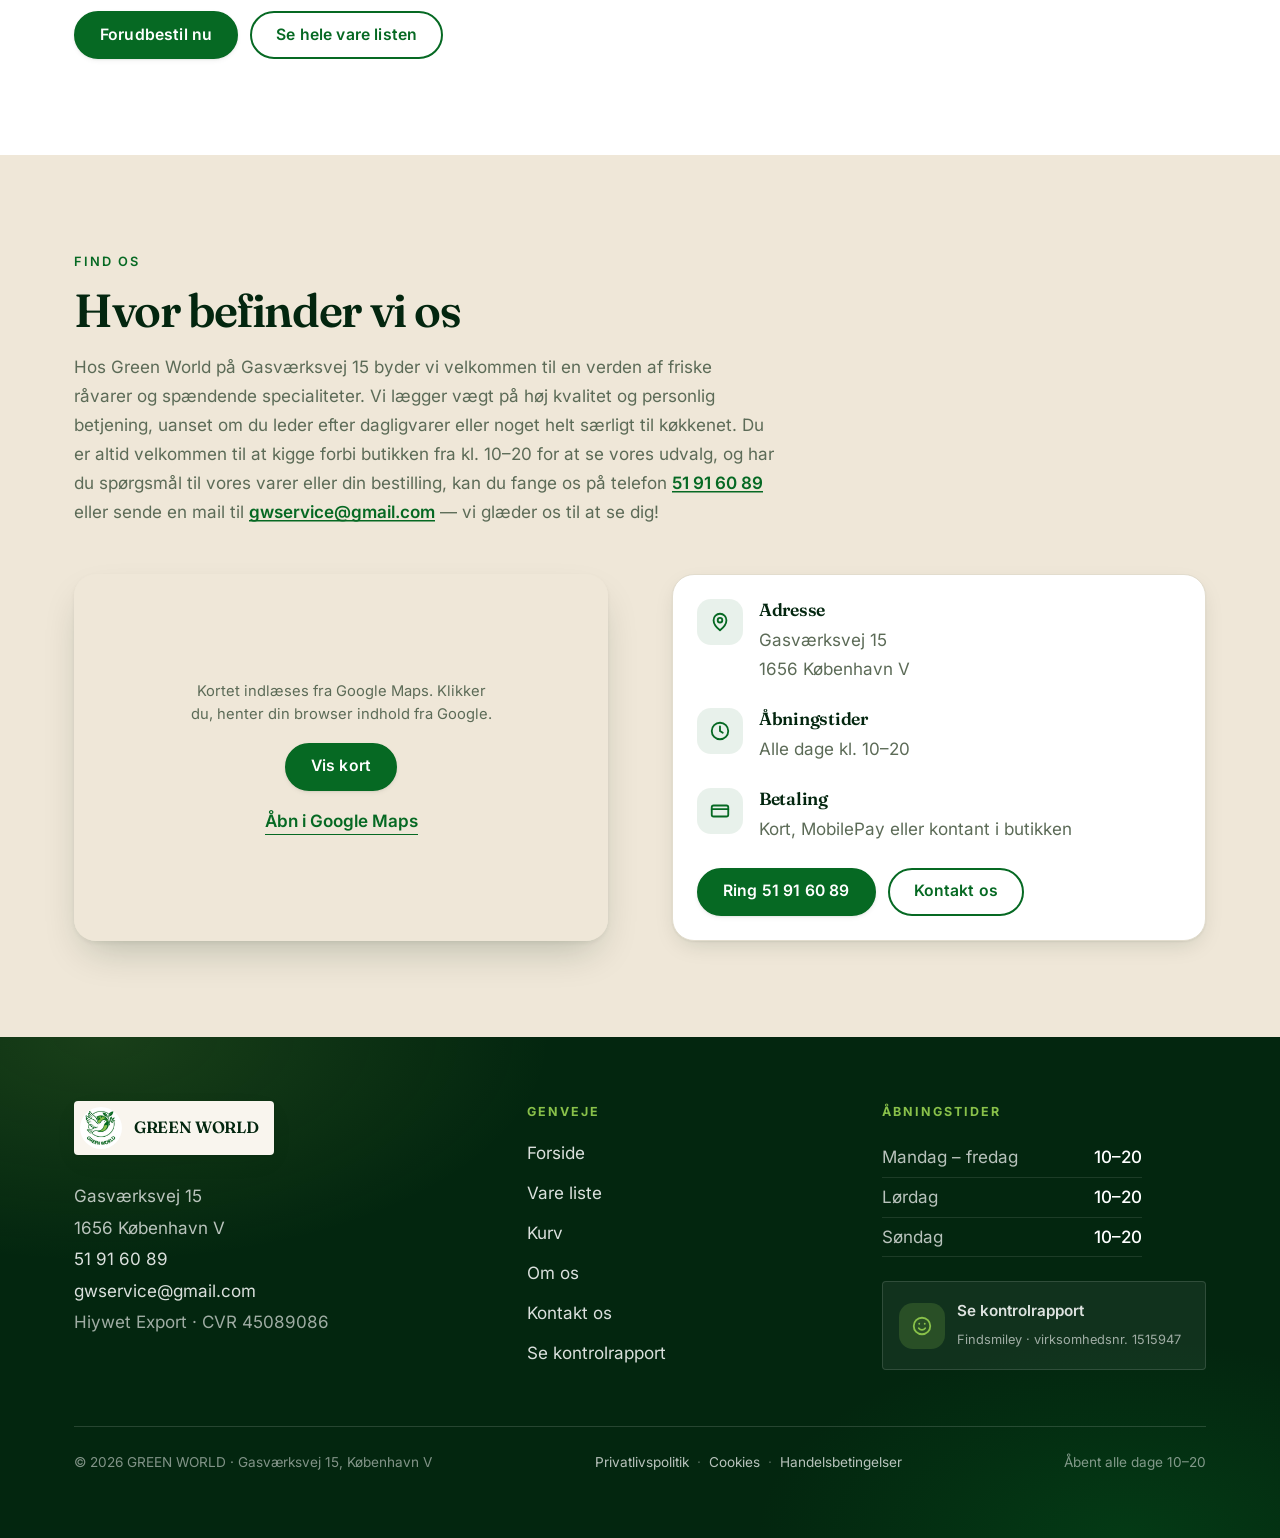
==== commit b4d1c4c6: "commit_yet_again" ====
--- a/index.html
+++ b/index.html
@@ -257,6 +257,14 @@
             </div>
           </div>
 
+          <div style="display:flex;gap:16px;align-items:flex-start">
+            <span class="gw-icon" aria-hidden="true"><svg width="22" height="22" viewBox="0 0 24 24" fill="none" stroke="currentColor" stroke-width="2" stroke-linecap="round" stroke-linejoin="round"><rect x="3" y="6" width="18" height="12" rx="2"/><path d="M3 10h18"/></svg></span>
+            <div>
+              <h3 class="gw-h4">Betaling</h3>
+              <p class="gw-body" style="margin-top:4px">Kort, MobilePay eller kontant i butikken</p>
+            </div>
+          </div>
+
           <div style="display:flex;flex-wrap:wrap;gap:12px">
             <a class="gw-btn" href="tel:+4551916089">Ring 51 91 60 89</a>
             <a class="gw-btn gw-btn--ghost" href="kontakt.html">Kontakt os</a>
@@ -283,8 +291,7 @@
           1656 København V<br>
           <a href="tel:+4551916089">51 91 60 89</a><br>
           <a href="mailto:gwservice@gmail.com">gwservice@gmail.com</a><br>
-          <!-- TODO: CVR-nummer mangler -->
-          <span style="color:rgba(255,255,255,.4)">CVR:45089096</span>
+          <span style="color:rgba(255,255,255,.62)">Hiywet Export &middot; CVR 45089086</span>
         </address>
       </div>
 
